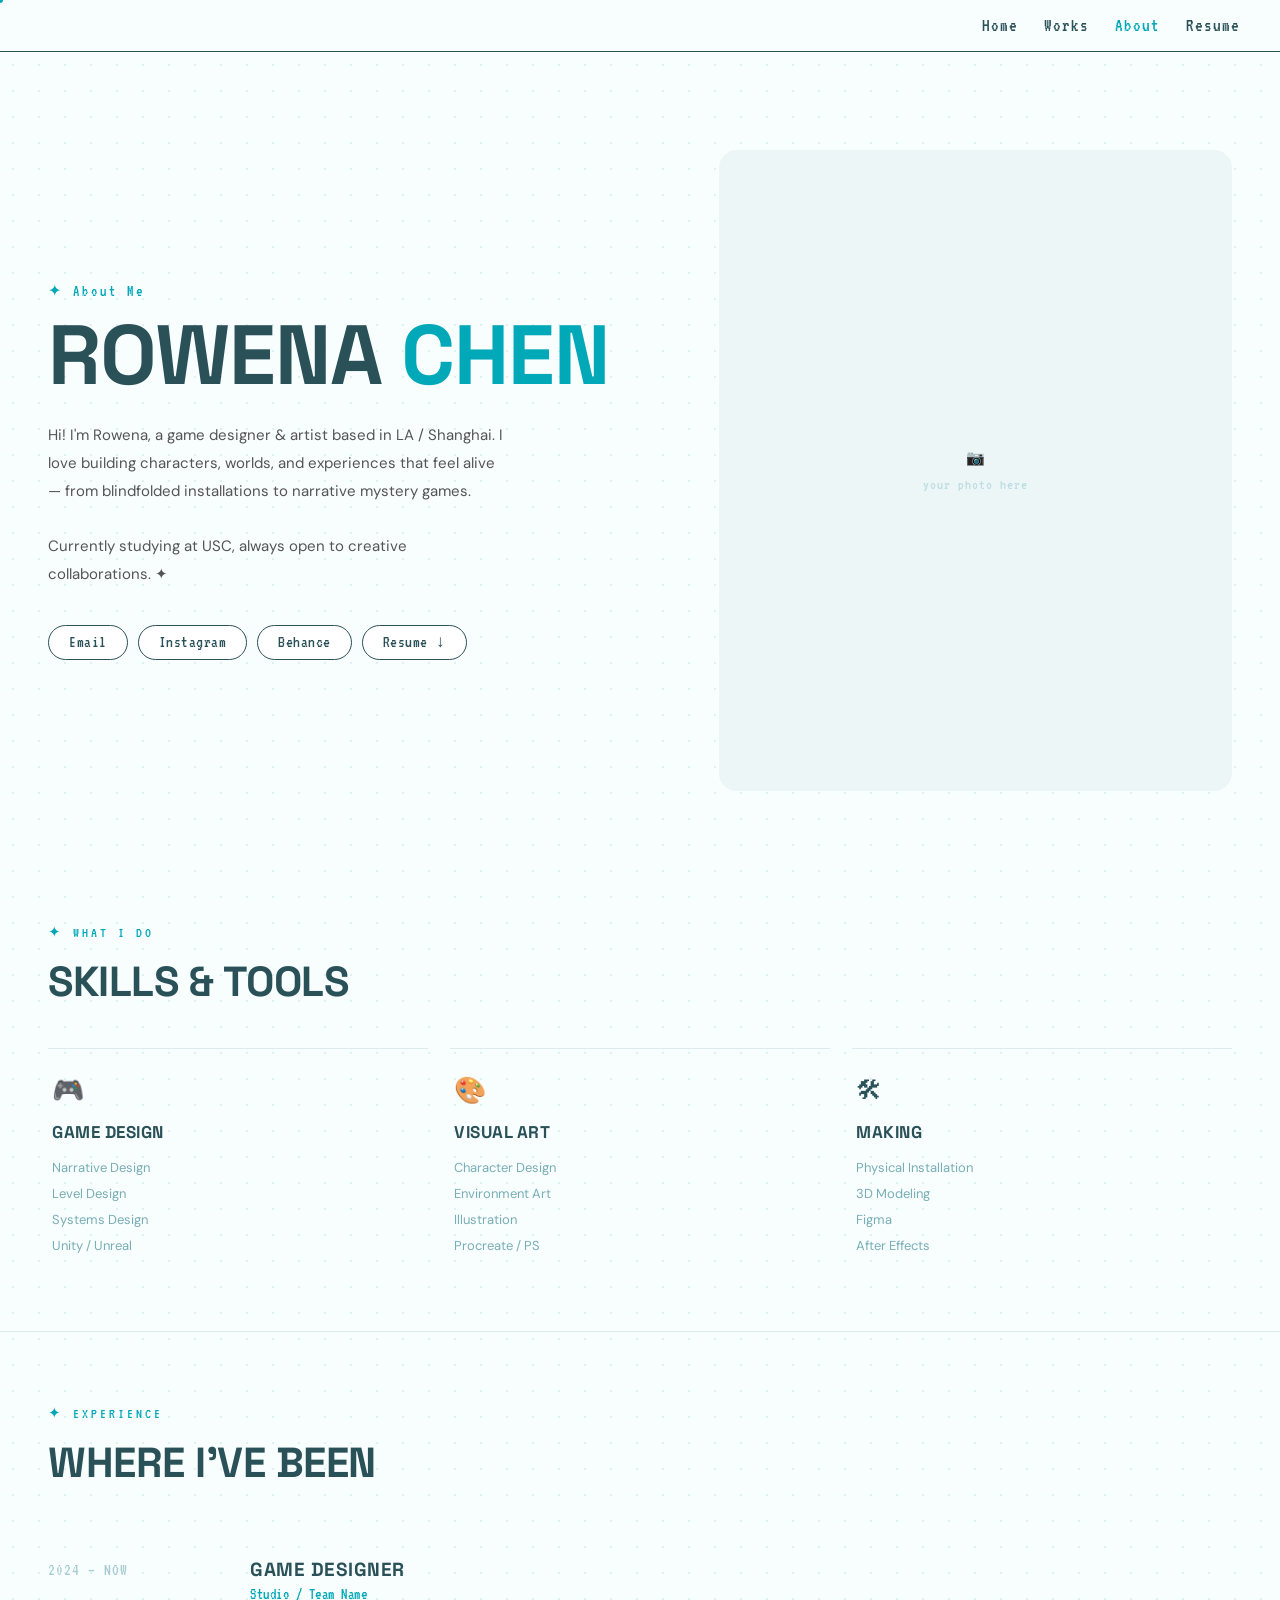
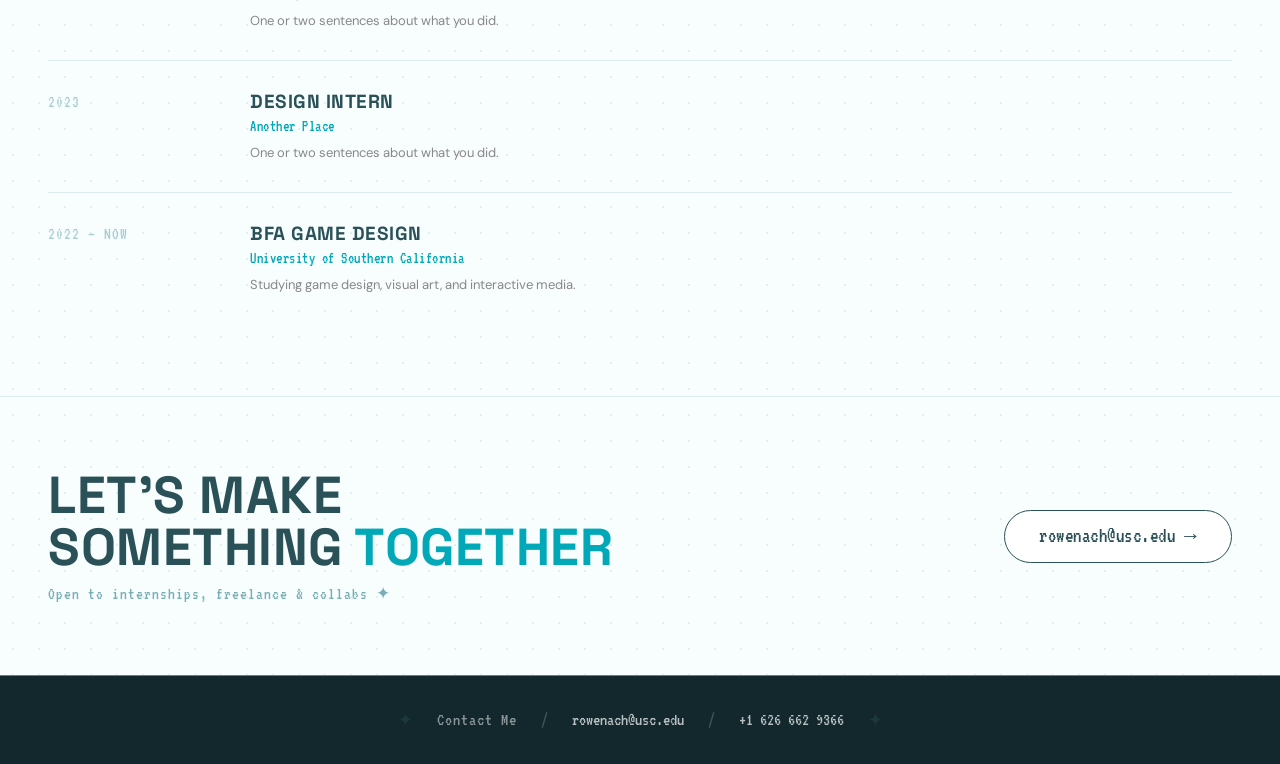
==== about.html @ c843f17b "Refactor styles and clean up about.html Updated styles and removed unused elements in about.html." ====
<!DOCTYPE html>
<html lang="en">
<head>
<meta charset="UTF-8">
<meta name="viewport" content="width=device-width, initial-scale=1.0">
<title>About — Rowena Chen</title>
<link rel="icon" type="image/png" href="./tab.png">
<link href="https://fonts.googleapis.com/css2?family=VT323&family=DM+Sans:wght@300;400;500;700&family=Space+Grotesk:wght@500;600;700&display=swap" rel="stylesheet">
<style>
* { box-sizing: border-box; margin: 0; padding: 0; }
html { scroll-behavior: smooth; }
body {
  font-family: 'DM Sans', sans-serif; color: #2a5158; cursor: none;
  background: radial-gradient(#ddf0f3 1.5px, transparent 1.5px);
  background-size: 26px 26px;
  background-color: #f8fdfe;
}

/* CURSOR */
.cursor { position: fixed; z-index: 9999; pointer-events: none; transform: translate(-50%,-50%); }
.cursor-dot { width: 6px; height: 6px; background: #00a8b8; border-radius: 50%; mix-blend-mode: multiply; transition: transform 0.2s; }
.cursor.hovering .cursor-dot { transform: scale(5); background: rgba(0,168,184,0.12); border: 0.5px solid #00a8b8; backdrop-filter: blur(1px); }

/* NAV */
nav {
  position: fixed; top: 0; left: 0; right: 0; z-index: 100;
  display: flex; justify-content: space-between; align-items: center;
  padding: 16px 40px;
  background: rgba(248,253,254,0.9);
  backdrop-filter: blur(10px);
  border-bottom: 1px solid #2a5158;
}
.nav-logo { display: flex; align-items: center; cursor: none; }
.nav-logo img { height: 40px; width: auto; }
.nav-links { display: flex; gap: 26px; }
.nav-link { font-family: 'VT323', monospace; font-size: 19px; color: #2a5158; text-decoration: none; cursor: none; letter-spacing: 1px; transition: color 0.2s; }
.nav-link:hover, .nav-link.active { color: #00a8b8; }

/* HERO */
.hero {
  padding: 150px 48px 60px;
  display: grid; grid-template-columns: 1.2fr 1fr; gap: 56px;
  align-items: center;
}
.hero-tag { font-family: 'VT323', monospace; font-size: 16px; letter-spacing: 3px; color: #00a8b8; margin-bottom: 16px; }
.hero-tag::before { content: '✦ '; }
.hero-name {
  font-family: 'Space Grotesk', sans-serif; font-weight: 700; letter-spacing: 0.5px;
  font-size: clamp(44px, 7vw, 84px);
  text-transform: uppercase; letter-spacing: -1px;
  line-height: 0.95; margin-bottom: 26px;
}
.hero-name em { color: #00a8b8; font-style: normal; }
.hero-bio { font-size: 15px; color: #555; line-height: 1.85; max-width: 460px; margin-bottom: 36px; }
.hero-links { display: flex; gap: 10px; flex-wrap: wrap; }
.hero-link {
  font-family: 'VT323', monospace; font-size: 17px;
  color: #2a5158; text-decoration: none; cursor: none;
  border: 1.5px solid #2a5158; border-radius: 999px;
  padding: 7px 20px; letter-spacing: 0.5px;
  background: white;
  transition: all 0.15s;
}
.hero-link:hover { background: #00a8b8; border-color: #00a8b8; color: white; }

.hero-photo {
  border-radius: 18px;
  background: #edf6f7; overflow: hidden;
  aspect-ratio: 4/5;
  display: flex; align-items: center; justify-content: center;
  flex-direction: column; gap: 10px;
  font-family: 'VT323', monospace; font-size: 15px; color: #bcdde1; letter-spacing: 1px;
}
.hero-photo img { width: 100%; height: 100%; object-fit: cover; }


/* SECTIONS */
.section { padding: 72px 48px; }
.section + .section { border-top: 1px solid #dcebee; }
.section-label { font-family: 'VT323', monospace; font-size: 15px; letter-spacing: 3px; color: #00a8b8; text-transform: uppercase; margin-bottom: 14px; }
.section-label::before { content: '✦ '; }
.section-title { font-family: 'Space Grotesk', sans-serif; font-weight: 700; letter-spacing: 0.5px; font-size: clamp(26px, 4vw, 42px); text-transform: uppercase; letter-spacing: -0.5px; margin-bottom: 40px; }

/* SKILLS */
.skills-grid { display: grid; grid-template-columns: repeat(3, 1fr); gap: 22px; }
.skill-card {
  border-top: 1px solid #dcebee;
  padding: 24px 4px 0;
  cursor: none;
}
.skill-icon { font-size: 26px; margin-bottom: 14px; }
.skill-title { font-family: 'Space Grotesk', sans-serif; font-weight: 700; letter-spacing: 0.5px; font-size: 17px; text-transform: uppercase; margin-bottom: 12px; }
.skill-list { font-size: 13px; color: #78aeb5; line-height: 2; }

/* EXPERIENCE */
.exp-item {
  display: grid; grid-template-columns: 170px 1fr;
  gap: 32px; padding: 28px 0;
  border-bottom: 1px solid #dcebee;
}
.exp-item:last-child { border-bottom: none; }
.exp-year { font-family: 'VT323', monospace; font-size: 17px; color: #a8cdd2; letter-spacing: 1px; padding-top: 4px; }
.exp-role { font-family: 'Space Grotesk', sans-serif; font-weight: 700; letter-spacing: 0.5px; font-size: 19px; text-transform: uppercase; margin-bottom: 4px; }
.exp-place { font-family: 'VT323', monospace; font-size: 16px; color: #00a8b8; margin-bottom: 8px; letter-spacing: 0.5px; }
.exp-desc { font-size: 13px; color: #888; line-height: 1.7; max-width: 560px; }


/* CTA */
.cta-section {
  padding: 72px 48px;
  border-top: 1px solid #dcebee;
  display: flex; justify-content: space-between; align-items: center;
  flex-wrap: wrap; gap: 28px;
}
.cta-title { font-family: 'Space Grotesk', sans-serif; font-weight: 700; letter-spacing: 0.5px; font-size: clamp(28px, 5vw, 52px); text-transform: uppercase; line-height: 1; }
.cta-title em { color: #00a8b8; font-style: normal; }
.cta-sub { font-family: 'VT323', monospace; font-size: 17px; color: #78aeb5; margin-top: 10px; letter-spacing: 1px; }
.cta-email {
  font-family: 'VT323', monospace; font-size: 21px;
  color: #2a5158; text-decoration: none; cursor: none;
  border: 1.5px solid #2a5158; border-radius: 999px;
  background: white;
  padding: 14px 34px; letter-spacing: 0.5px;
  transition: all 0.15s;
}
.cta-email:hover { background: #00a8b8; border-color: #00a8b8; color: white; }

/* CONTACT BAR */
.contact-bar { background: #12282c; padding: 32px 48px; display: flex; justify-content: center; align-items: center; gap: 24px; border-top: 1.5px solid #00a8b8; flex-wrap: wrap; }
.contact-bar-icon { font-size: 18px; opacity: 0.4; }
.contact-bar-text { font-family: 'VT323', monospace; font-size: 18px; color: rgba(255,255,255,0.5); letter-spacing: 1px; }
.contact-bar a { font-family: 'VT323', monospace; font-size: 18px; color: rgba(255,255,255,0.7); text-decoration: none; cursor: none; transition: color 0.2s; }
.contact-bar a:hover { color: #00a8b8; }
.contact-bar-sep { color: rgba(255,255,255,0.2); font-size: 18px; }

/* BACK TO TOP */
.back-top {
  position: fixed; bottom: 26px; right: 26px; z-index: 200;
  width: 50px; height: 50px;
  border: 1.5px solid #2a5158; border-radius: 50%;
  background: white;
  font-family: 'VT323', monospace; font-size: 22px; color: #2a5158;
  display: flex; align-items: center; justify-content: center;
  cursor: none;
  opacity: 0; transform: translateY(12px); pointer-events: none;
  transition: all 0.3s;
  box-shadow: 2px 2px 0 #2a5158;
}
.back-top.show { opacity: 1; transform: translateY(0); pointer-events: all; }
.back-top:hover { background: #00a8b8; color: white; border-color: #00a8b8; }
</style>
</head>
<body>

<div class="cursor" id="cursor"><div class="cursor-dot"></div></div>

<nav>
  <a href="index.html" class="nav-logo">
    <img src="./logo.png" alt="Rowena" onerror="this.style.display='none'">
  </a>
  <div class="nav-links">
    <a href="index.html" class="nav-link">Home</a>
    <a href="works.html" class="nav-link">Works</a>
    <a href="about.html" class="nav-link active">About</a>
    <a href="resume.pdf" class="nav-link">Resume</a>
  </div>
</nav>

<!-- HERO -->
<div class="hero">
  <div>
    <div class="hero-tag">About Me</div>
    <h1 class="hero-name">Rowena <em>Chen</em></h1>
    <p class="hero-bio">
      Hi! I'm Rowena, a game designer & artist based in LA / Shanghai.
      I love building characters, worlds, and experiences that feel alive —
      from blindfolded installations to narrative mystery games.<br><br>
      Currently studying at USC, always open to creative collaborations. ✦
      <!-- ↑ 改成你自己的介绍 -->
    </p>
    <div class="hero-links">
      <a href="mailto:rowenach@usc.edu" class="hero-link">Email</a>
      <a href="#" class="hero-link">Instagram</a>
      <a href="#" class="hero-link">Behance</a>
      <a href="resume.pdf" class="hero-link">Resume ↓</a>
    </div>
  </div>
  <div class="hero-photo">
    <!-- 换成你的照片：<img src="./photo.jpg" alt="Rowena"> -->
    <span>📷</span>
    <span>your photo here</span>
  </div>
</div>

<!-- SKILLS -->
<div class="section">
  <div class="section-label">What I do</div>
  <h2 class="section-title">Skills & Tools</h2>
  <div class="skills-grid">
    <div class="skill-card">
      <div class="skill-icon">🎮</div>
      <div class="skill-title">Game Design</div>
      <div class="skill-list">Narrative Design<br>Level Design<br>Systems Design<br>Unity / Unreal</div>
    </div>
    <div class="skill-card">
      <div class="skill-icon">🎨</div>
      <div class="skill-title">Visual Art</div>
      <div class="skill-list">Character Design<br>Environment Art<br>Illustration<br>Procreate / PS</div>
    </div>
    <div class="skill-card">
      <div class="skill-icon">🛠</div>
      <div class="skill-title">Making</div>
      <div class="skill-list">Physical Installation<br>3D Modeling<br>Figma<br>After Effects</div>
    </div>
    <!-- ↑ 改成你真实技能 -->
  </div>
</div>

<!-- EXPERIENCE -->
<div class="section">
  <div class="section-label">Experience</div>
  <h2 class="section-title">Where I've been</h2>
  <div>
    <div class="exp-item">
      <div class="exp-year">2024 — NOW</div>
      <div>
        <div class="exp-role">Game Designer</div>
        <div class="exp-place">Studio / Team Name</div>
        <div class="exp-desc">One or two sentences about what you did.</div>
      </div>
    </div>
    <div class="exp-item">
      <div class="exp-year">2023</div>
      <div>
        <div class="exp-role">Design Intern</div>
        <div class="exp-place">Another Place</div>
        <div class="exp-desc">One or two sentences about what you did.</div>
      </div>
    </div>
    <div class="exp-item">
      <div class="exp-year">2022 — NOW</div>
      <div>
        <div class="exp-role">BFA Game Design</div>
        <div class="exp-place">University of Southern California</div>
        <div class="exp-desc">Studying game design, visual art, and interactive media.</div>
      </div>
    </div>
    <!-- ↑ 改成你真实经历 -->
  </div>
</div>

<!-- CTA -->
<div class="cta-section">
  <div>
    <div class="cta-title">Let's make<br>something <em>together</em></div>
    <div class="cta-sub">Open to internships, freelance & collabs ✦</div>
  </div>
  <a href="mailto:rowenach@usc.edu" class="cta-email">rowenach@usc.edu →</a>
</div>

<div class="contact-bar">
  <span class="contact-bar-icon">✦</span>
  <span class="contact-bar-text">Contact Me</span>
  <span class="contact-bar-sep">/</span>
  <a href="mailto:rowenach@usc.edu">rowenach@usc.edu</a>
  <span class="contact-bar-sep">/</span>
  <a href="tel:+16266629366">+1 626 662 9366</a>
  <span class="contact-bar-icon">✦</span>
</div>

<button class="back-top" id="backTop" onclick="window.scrollTo({top:0,behavior:'smooth'})">↑</button>

<script>
const cursor = document.getElementById('cursor');
document.addEventListener('mousemove', e => {
  cursor.style.left = e.clientX + 'px';
  cursor.style.top = e.clientY + 'px';
});
document.querySelectorAll('a, button, .skill-card').forEach(el => {
  el.addEventListener('mouseenter', () => cursor.classList.add('hovering'));
  el.addEventListener('mouseleave', () => cursor.classList.remove('hovering'));
});
const backTop = document.getElementById('backTop');
window.addEventListener('scroll', () => {
  backTop.classList.toggle('show', window.scrollY > 500);
});
</script>
</body>
</html>
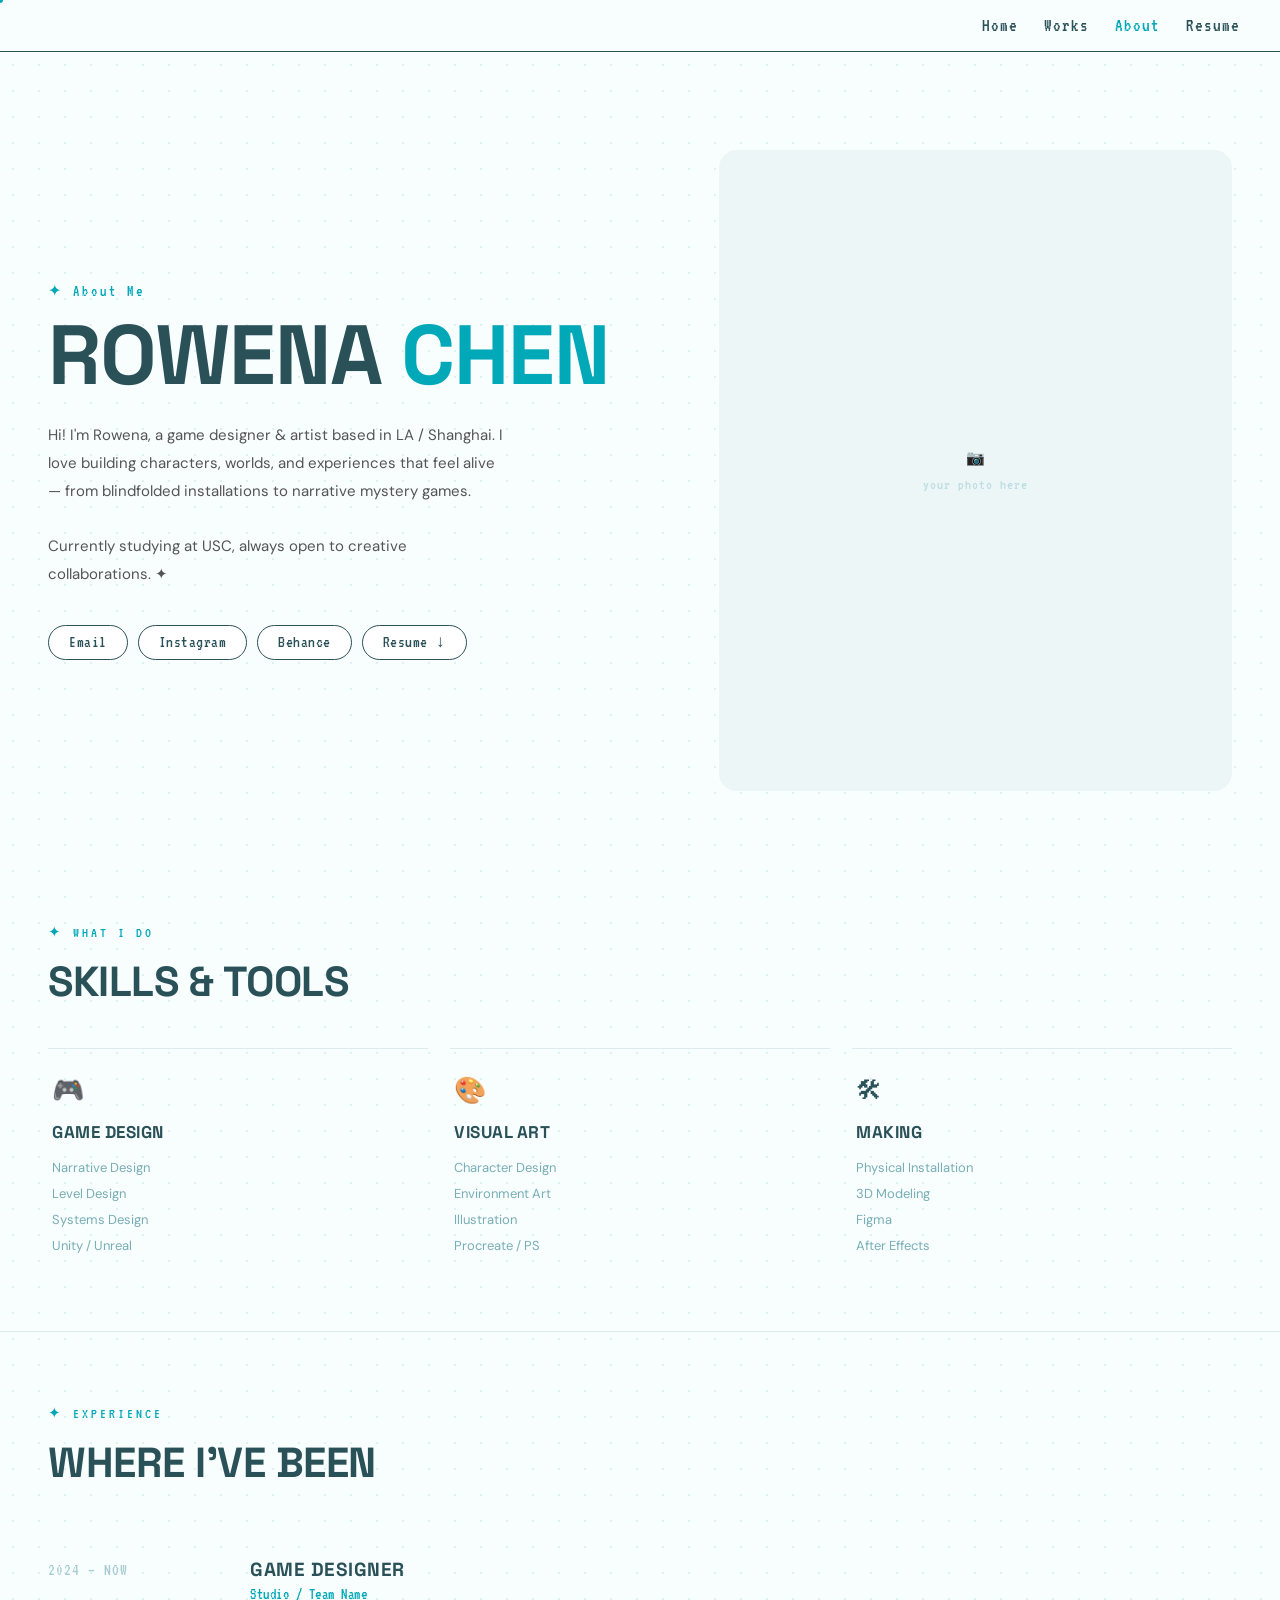
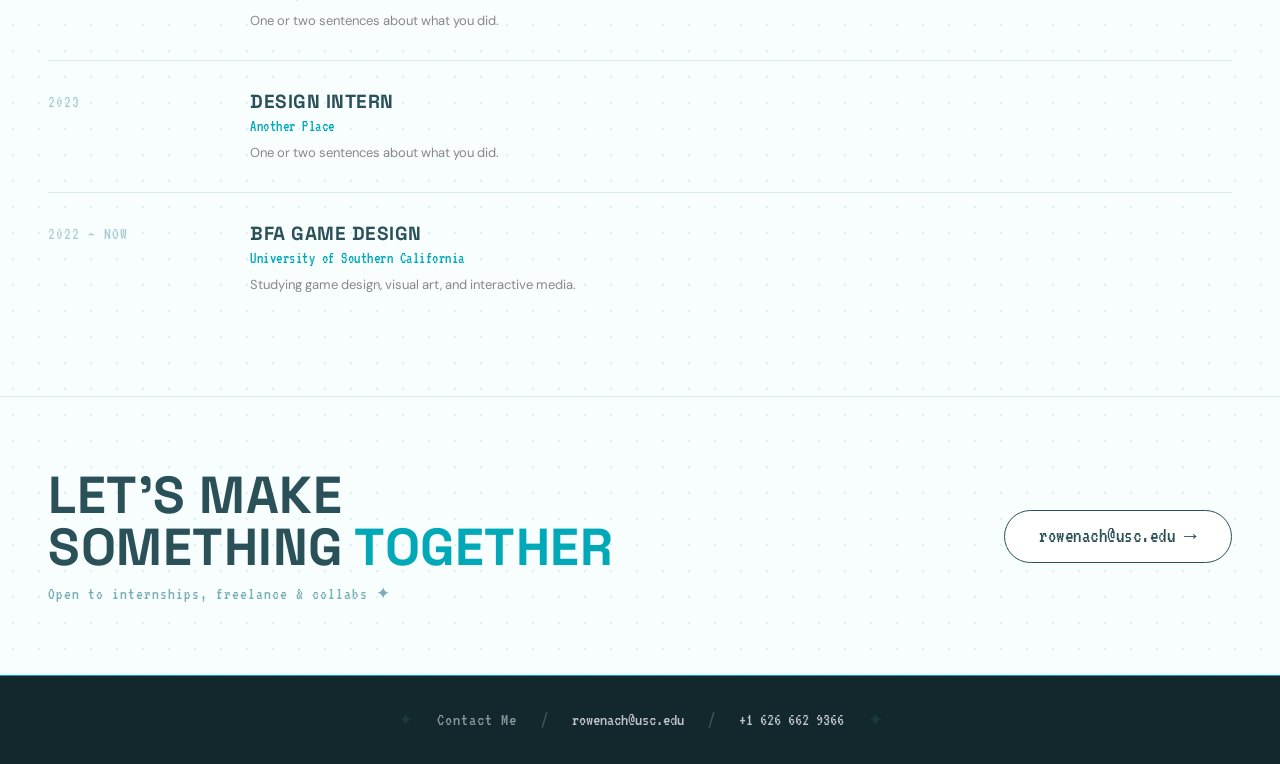
==== commit dd9cd2f1: "change coding logic added css and js. update on cursur and banner picture" ====
--- a/about.html
+++ b/about.html
@@ -6,35 +6,22 @@
 <title>About — Rowena Chen</title>
 <link rel="icon" type="image/png" href="./tab.png">
 <link href="https://fonts.googleapis.com/css2?family=VT323&family=DM+Sans:wght@300;400;500;700&family=Space+Grotesk:wght@500;600;700&display=swap" rel="stylesheet">
+<link rel="stylesheet" href="css/base.css">
 <style>
-* { box-sizing: border-box; margin: 0; padding: 0; }
-html { scroll-behavior: smooth; }
-body {
-  font-family: 'DM Sans', sans-serif; color: #2a5158; cursor: none;
-  background: radial-gradient(#ddf0f3 1.5px, transparent 1.5px);
-  background-size: 26px 26px;
-  background-color: #f8fdfe;
-}
-
-/* CURSOR */
-.cursor { position: fixed; z-index: 9999; pointer-events: none; transform: translate(-50%,-50%); }
-.cursor-dot { width: 6px; height: 6px; background: #00a8b8; border-radius: 50%; mix-blend-mode: multiply; transition: transform 0.2s; }
-.cursor.hovering .cursor-dot { transform: scale(5); background: rgba(0,168,184,0.12); border: 0.5px solid #00a8b8; backdrop-filter: blur(1px); }
-
-/* NAV */
-nav {
-  position: fixed; top: 0; left: 0; right: 0; z-index: 100;
-  display: flex; justify-content: space-between; align-items: center;
-  padding: 16px 40px;
-  background: rgba(248,253,254,0.9);
-  backdrop-filter: blur(10px);
-  border-bottom: 1px solid #2a5158;
-}
-.nav-logo { display: flex; align-items: center; cursor: none; }
-.nav-logo img { height: 40px; width: auto; }
-.nav-links { display: flex; gap: 26px; }
-.nav-link { font-family: 'VT323', monospace; font-size: 19px; color: #2a5158; text-decoration: none; cursor: none; letter-spacing: 1px; transition: color 0.2s; }
-.nav-link:hover, .nav-link.active { color: #00a8b8; }
+/* ═══ SITE PALETTE: teal ═══ */
+:root {
+  --accent: #00a8b8;
+  --text: #2a5158;
+  --muted: #78aeb5;
+  --line: #2a5158;
+  --bg: #f8fdfe;
+  --dot: #ddf0f3;
+  --nav-bg: rgba(248,253,254,0.9);
+  --footer-bg: #12282c;
+  --contact-border: 1.5px solid var(--accent);
+  --cursor-hover-bg: rgba(0,168,184,0.12);
+  --cursor-hover-border: var(--accent);
+}
 
 /* HERO */
 .hero {
@@ -125,29 +112,6 @@
 }
 .cta-email:hover { background: #00a8b8; border-color: #00a8b8; color: white; }
 
-/* CONTACT BAR */
-.contact-bar { background: #12282c; padding: 32px 48px; display: flex; justify-content: center; align-items: center; gap: 24px; border-top: 1.5px solid #00a8b8; flex-wrap: wrap; }
-.contact-bar-icon { font-size: 18px; opacity: 0.4; }
-.contact-bar-text { font-family: 'VT323', monospace; font-size: 18px; color: rgba(255,255,255,0.5); letter-spacing: 1px; }
-.contact-bar a { font-family: 'VT323', monospace; font-size: 18px; color: rgba(255,255,255,0.7); text-decoration: none; cursor: none; transition: color 0.2s; }
-.contact-bar a:hover { color: #00a8b8; }
-.contact-bar-sep { color: rgba(255,255,255,0.2); font-size: 18px; }
-
-/* BACK TO TOP */
-.back-top {
-  position: fixed; bottom: 26px; right: 26px; z-index: 200;
-  width: 50px; height: 50px;
-  border: 1.5px solid #2a5158; border-radius: 50%;
-  background: white;
-  font-family: 'VT323', monospace; font-size: 22px; color: #2a5158;
-  display: flex; align-items: center; justify-content: center;
-  cursor: none;
-  opacity: 0; transform: translateY(12px); pointer-events: none;
-  transition: all 0.3s;
-  box-shadow: 2px 2px 0 #2a5158;
-}
-.back-top.show { opacity: 1; transform: translateY(0); pointer-events: all; }
-.back-top:hover { background: #00a8b8; color: white; border-color: #00a8b8; }
 </style>
 </head>
 <body>
@@ -270,20 +234,6 @@
 
 <button class="back-top" id="backTop" onclick="window.scrollTo({top:0,behavior:'smooth'})">↑</button>
 
-<script>
-const cursor = document.getElementById('cursor');
-document.addEventListener('mousemove', e => {
-  cursor.style.left = e.clientX + 'px';
-  cursor.style.top = e.clientY + 'px';
-});
-document.querySelectorAll('a, button, .skill-card').forEach(el => {
-  el.addEventListener('mouseenter', () => cursor.classList.add('hovering'));
-  el.addEventListener('mouseleave', () => cursor.classList.remove('hovering'));
-});
-const backTop = document.getElementById('backTop');
-window.addEventListener('scroll', () => {
-  backTop.classList.toggle('show', window.scrollY > 500);
-});
-</script>
+<script src="js/common.js"></script>
 </body>
 </html>
--- a/css/base.css
+++ b/css/base.css
@@ -0,0 +1,110 @@
+/* ═══════════════════════════════════════════════════════════
+   base.css — 全站共用样式（所有页面引入）
+   颜色全部由每个页面自己的 :root 调色板变量决定。
+
+   每页需要定义的变量（带 * 的有默认值，可不写）：
+   --accent            主强调色
+   --accent-hover *    链接 hover 色（默认 = --accent）
+   --text              正文颜色
+   --muted             次要文字颜色
+   --line              描边颜色
+   --bg                页面背景色
+   --dot               背景点阵颜色（不要点阵就设 transparent）
+   --nav-bg            导航栏半透明背景
+   --footer-bg         深色页脚背景
+   --contact-border *  页脚顶部分隔线（默认白色细线）
+   --footer-link-hover * 页脚链接 hover 色（默认 = --accent）
+   --footer-icon-color * 页脚 ✦ 颜色（默认继承）
+   --cursor-color *    光标圆点颜色（默认 = --accent）
+   --cursor-blend *    光标混合模式（默认 multiply；深色页用 screen）
+   --cursor-glow *     光标发光（默认无）
+   --cursor-hover-bg   光标 hover 大圆填充
+   --cursor-hover-border 光标 hover 大圆描边色
+   --backtop-bg *      返回顶部按钮背景（默认白）
+   --backtop-shadow *  返回顶部按钮投影色（默认 = --line）
+   --backtop-hover-color * hover 时文字色（默认白）
+   ═══════════════════════════════════════════════════════════ */
+
+* { box-sizing: border-box; margin: 0; padding: 0; }
+html { scroll-behavior: smooth; }
+body {
+  font-family: 'DM Sans', sans-serif;
+  color: var(--text);
+  cursor: none;
+  background: radial-gradient(var(--dot) 1.5px, transparent 1.5px);
+  background-size: 26px 26px;
+  background-color: var(--bg);
+}
+
+/* ───────── CURSOR ───────── */
+.cursor { position: fixed; z-index: 9999; pointer-events: none; transform: translate(-50%,-50%); }
+.cursor-dot {
+  width: 6px; height: 6px;
+  background: var(--cursor-color, var(--accent));
+  border-radius: 50%;
+  mix-blend-mode: var(--cursor-blend, multiply);
+  transition: transform 0.2s;
+  box-shadow: var(--cursor-glow, none);
+}
+.cursor.hovering .cursor-dot {
+  transform: scale(5);
+  background: var(--cursor-hover-bg);
+  border: 0.5px solid var(--cursor-hover-border);
+  backdrop-filter: blur(1px);
+}
+
+/* ───────── NAV ───────── */
+nav {
+  position: fixed; top: 0; left: 0; right: 0; z-index: 100;
+  display: flex; justify-content: space-between; align-items: center;
+  padding: 16px 40px;
+  background: var(--nav-bg);
+  backdrop-filter: blur(10px);
+  border-bottom: 1px solid var(--line);
+}
+.nav-logo { display: flex; align-items: center; cursor: none; }
+.nav-logo img { height: 40px; width: auto; }
+.nav-back { font-family: 'VT323', monospace; font-size: 19px; color: var(--text); text-decoration: none; cursor: none; letter-spacing: 1px; transition: color 0.2s; }
+.nav-back:hover { color: var(--accent-hover, var(--accent)); }
+.nav-links { display: flex; gap: 26px; }
+.nav-link { font-family: 'VT323', monospace; font-size: 19px; color: var(--text); text-decoration: none; cursor: none; letter-spacing: 1px; transition: color 0.2s; }
+.nav-link:hover, .nav-link.active { color: var(--accent-hover, var(--accent)); }
+
+/* ───────── CONTACT BAR ───────── */
+.contact-bar {
+  background: var(--footer-bg);
+  padding: 32px 48px;
+  display: flex; justify-content: center; align-items: center; gap: 24px;
+  border-top: var(--contact-border, 1px solid rgba(255,255,255,0.1));
+  flex-wrap: wrap;
+}
+.contact-bar-icon { font-size: 18px; opacity: 0.4; color: var(--footer-icon-color, inherit); }
+.contact-bar-text { font-family: 'VT323', monospace; font-size: 18px; color: rgba(255,255,255,0.5); letter-spacing: 1px; }
+.contact-bar a { font-family: 'VT323', monospace; font-size: 18px; color: rgba(255,255,255,0.72); text-decoration: none; cursor: none; transition: color 0.2s; }
+.contact-bar a:hover { color: var(--footer-link-hover, var(--accent)); }
+.contact-bar-sep { color: rgba(255,255,255,0.2); font-size: 18px; }
+
+/* ───────── BACK TO TOP ───────── */
+.back-top {
+  position: fixed; bottom: 26px; right: 26px; z-index: 200;
+  width: 50px; height: 50px;
+  border: 1.5px solid var(--line); border-radius: 50%;
+  background: var(--backtop-bg, white);
+  font-family: 'VT323', monospace; font-size: 22px; color: var(--text);
+  display: flex; align-items: center; justify-content: center;
+  cursor: none;
+  opacity: 0; transform: translateY(12px); pointer-events: none;
+  transition: all 0.3s;
+  box-shadow: 2px 2px 0 var(--backtop-shadow, var(--line));
+}
+.back-top.show { opacity: 1; transform: translateY(0); pointer-events: all; }
+.back-top:hover { background: var(--accent); color: var(--backtop-hover-color, white); border-color: var(--accent); }
+
+/* ───────── MOBILE ───────── */
+@media (max-width: 760px) {
+  body { cursor: auto; }
+  .cursor { display: none; }
+  nav { padding: 14px 20px; }
+  .nav-links { gap: 14px; }
+  .nav-link { font-size: 16px; }
+}
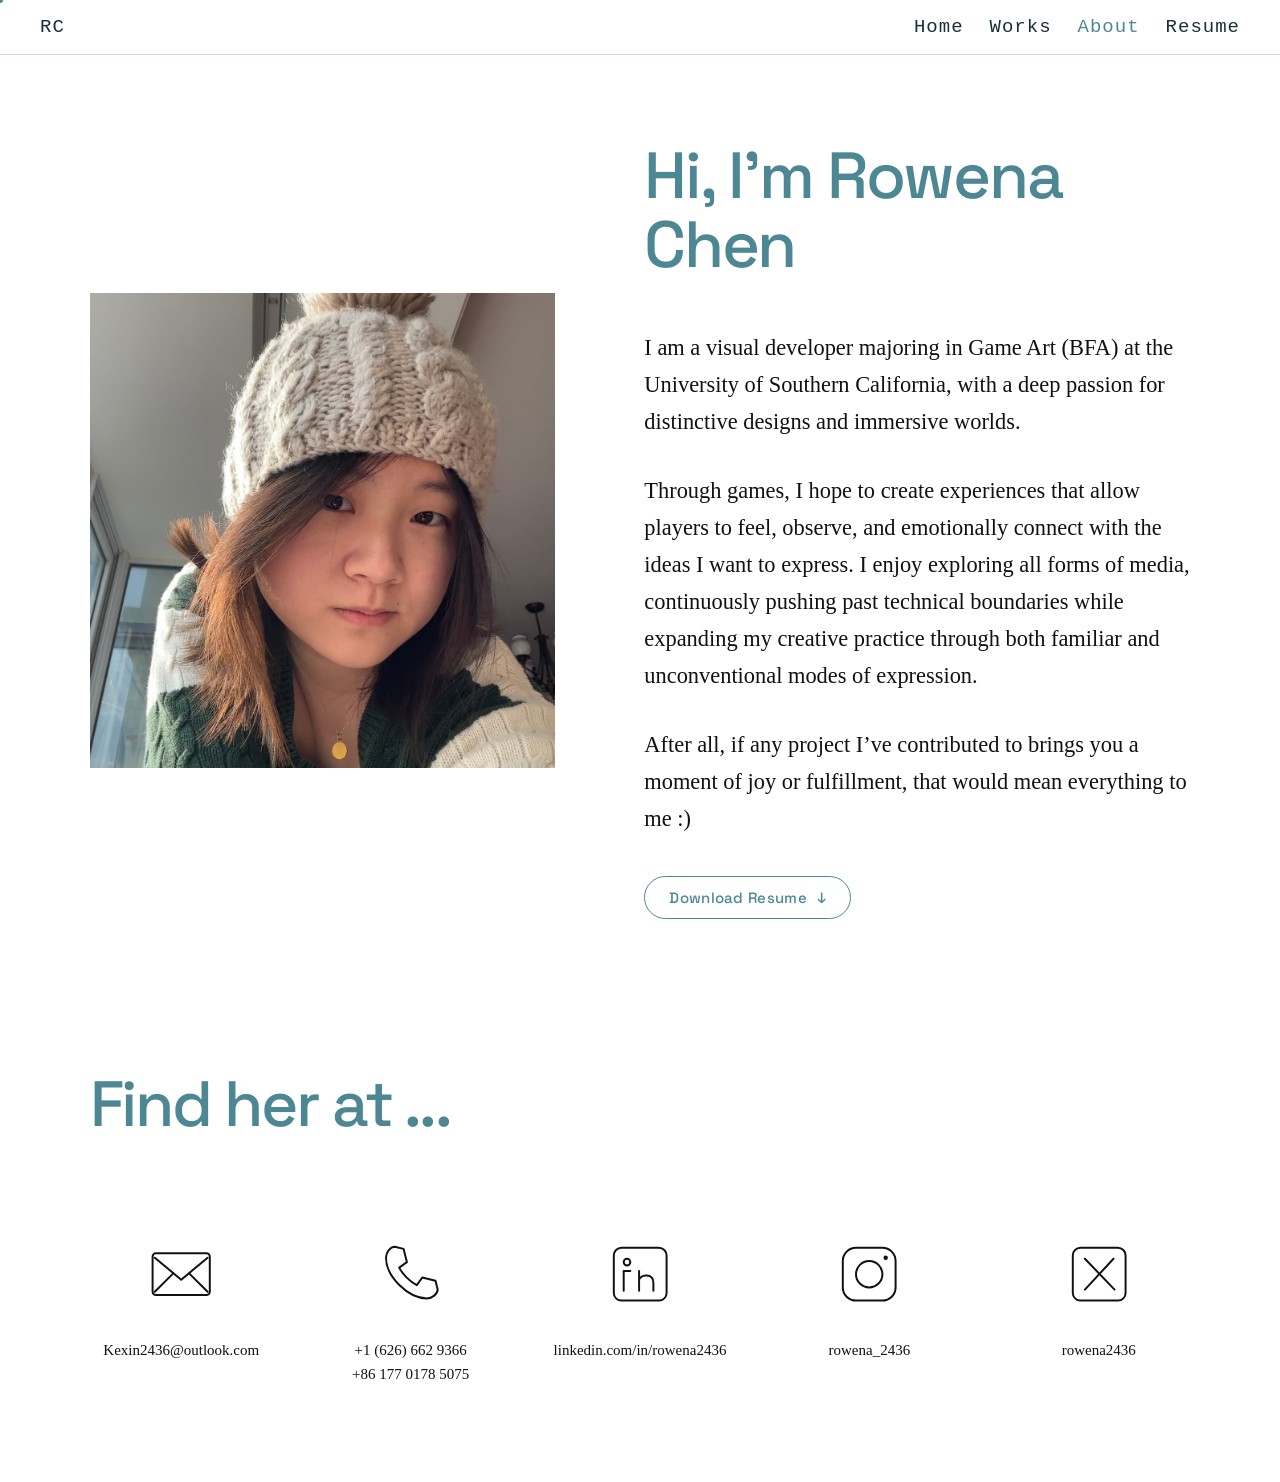
==== commit 9f7da0eb: "change about page" ====
--- a/about.html
+++ b/about.html
@@ -1,239 +1,22 @@
 <!DOCTYPE html>
 <html lang="en">
 <head>
-<meta charset="UTF-8">
-<meta name="viewport" content="width=device-width, initial-scale=1.0">
-<title>About — Rowena Chen</title>
-<link rel="icon" type="image/png" href="./tab.png">
-<link href="https://fonts.googleapis.com/css2?family=VT323&family=DM+Sans:wght@300;400;500;700&family=Space+Grotesk:wght@500;600;700&display=swap" rel="stylesheet">
-<link rel="stylesheet" href="css/base.css">
+<meta charset="UTF-8"><meta name="viewport" content="width=device-width,initial-scale=1">
+<title>About — Rowena Chen</title><link rel="icon" href="tab.png"><link href="https://fonts.googleapis.com/css2?family=DM+Sans:wght@400&family=Space+Grotesk:wght@500&display=swap" rel="stylesheet"><link rel="stylesheet" href="css/base.css">
 <style>
-/* ═══ SITE PALETTE: teal ═══ */
-:root {
-  --accent: #00a8b8;
-  --text: #2a5158;
-  --muted: #78aeb5;
-  --line: #2a5158;
-  --bg: #f8fdfe;
-  --dot: #ddf0f3;
-  --nav-bg: rgba(248,253,254,0.9);
-  --footer-bg: #12282c;
-  --contact-border: 1.5px solid var(--accent);
-  --cursor-hover-bg: rgba(0,168,184,0.12);
-  --cursor-hover-border: var(--accent);
-}
-
-/* HERO */
-.hero {
-  padding: 150px 48px 60px;
-  display: grid; grid-template-columns: 1.2fr 1fr; gap: 56px;
-  align-items: center;
-}
-.hero-tag { font-family: 'VT323', monospace; font-size: 16px; letter-spacing: 3px; color: #00a8b8; margin-bottom: 16px; }
-.hero-tag::before { content: '✦ '; }
-.hero-name {
-  font-family: 'Space Grotesk', sans-serif; font-weight: 700; letter-spacing: 0.5px;
-  font-size: clamp(44px, 7vw, 84px);
-  text-transform: uppercase; letter-spacing: -1px;
-  line-height: 0.95; margin-bottom: 26px;
-}
-.hero-name em { color: #00a8b8; font-style: normal; }
-.hero-bio { font-size: 15px; color: #555; line-height: 1.85; max-width: 460px; margin-bottom: 36px; }
-.hero-links { display: flex; gap: 10px; flex-wrap: wrap; }
-.hero-link {
-  font-family: 'VT323', monospace; font-size: 17px;
-  color: #2a5158; text-decoration: none; cursor: none;
-  border: 1.5px solid #2a5158; border-radius: 999px;
-  padding: 7px 20px; letter-spacing: 0.5px;
-  background: white;
-  transition: all 0.15s;
-}
-.hero-link:hover { background: #00a8b8; border-color: #00a8b8; color: white; }
-
-.hero-photo {
-  border-radius: 18px;
-  background: #edf6f7; overflow: hidden;
-  aspect-ratio: 4/5;
-  display: flex; align-items: center; justify-content: center;
-  flex-direction: column; gap: 10px;
-  font-family: 'VT323', monospace; font-size: 15px; color: #bcdde1; letter-spacing: 1px;
-}
-.hero-photo img { width: 100%; height: 100%; object-fit: cover; }
-
-
-/* SECTIONS */
-.section { padding: 72px 48px; }
-.section + .section { border-top: 1px solid #dcebee; }
-.section-label { font-family: 'VT323', monospace; font-size: 15px; letter-spacing: 3px; color: #00a8b8; text-transform: uppercase; margin-bottom: 14px; }
-.section-label::before { content: '✦ '; }
-.section-title { font-family: 'Space Grotesk', sans-serif; font-weight: 700; letter-spacing: 0.5px; font-size: clamp(26px, 4vw, 42px); text-transform: uppercase; letter-spacing: -0.5px; margin-bottom: 40px; }
-
-/* SKILLS */
-.skills-grid { display: grid; grid-template-columns: repeat(3, 1fr); gap: 22px; }
-.skill-card {
-  border-top: 1px solid #dcebee;
-  padding: 24px 4px 0;
-  cursor: none;
-}
-.skill-icon { font-size: 26px; margin-bottom: 14px; }
-.skill-title { font-family: 'Space Grotesk', sans-serif; font-weight: 700; letter-spacing: 0.5px; font-size: 17px; text-transform: uppercase; margin-bottom: 12px; }
-.skill-list { font-size: 13px; color: #78aeb5; line-height: 2; }
-
-/* EXPERIENCE */
-.exp-item {
-  display: grid; grid-template-columns: 170px 1fr;
-  gap: 32px; padding: 28px 0;
-  border-bottom: 1px solid #dcebee;
-}
-.exp-item:last-child { border-bottom: none; }
-.exp-year { font-family: 'VT323', monospace; font-size: 17px; color: #a8cdd2; letter-spacing: 1px; padding-top: 4px; }
-.exp-role { font-family: 'Space Grotesk', sans-serif; font-weight: 700; letter-spacing: 0.5px; font-size: 19px; text-transform: uppercase; margin-bottom: 4px; }
-.exp-place { font-family: 'VT323', monospace; font-size: 16px; color: #00a8b8; margin-bottom: 8px; letter-spacing: 0.5px; }
-.exp-desc { font-size: 13px; color: #888; line-height: 1.7; max-width: 560px; }
-
-
-/* CTA */
-.cta-section {
-  padding: 72px 48px;
-  border-top: 1px solid #dcebee;
-  display: flex; justify-content: space-between; align-items: center;
-  flex-wrap: wrap; gap: 28px;
-}
-.cta-title { font-family: 'Space Grotesk', sans-serif; font-weight: 700; letter-spacing: 0.5px; font-size: clamp(28px, 5vw, 52px); text-transform: uppercase; line-height: 1; }
-.cta-title em { color: #00a8b8; font-style: normal; }
-.cta-sub { font-family: 'VT323', monospace; font-size: 17px; color: #78aeb5; margin-top: 10px; letter-spacing: 1px; }
-.cta-email {
-  font-family: 'VT323', monospace; font-size: 21px;
-  color: #2a5158; text-decoration: none; cursor: none;
-  border: 1.5px solid #2a5158; border-radius: 999px;
-  background: white;
-  padding: 14px 34px; letter-spacing: 0.5px;
-  transition: all 0.15s;
-}
-.cta-email:hover { background: #00a8b8; border-color: #00a8b8; color: white; }
-
-</style>
-</head>
-<body>
-
-<div class="cursor" id="cursor"><div class="cursor-dot"></div></div>
-
-<nav>
-  <a href="index.html" class="nav-logo">
-    <img src="./logo.png" alt="Rowena" onerror="this.style.display='none'">
-  </a>
-  <div class="nav-links">
-    <a href="index.html" class="nav-link">Home</a>
-    <a href="works.html" class="nav-link">Works</a>
-    <a href="about.html" class="nav-link active">About</a>
-    <a href="resume.pdf" class="nav-link">Resume</a>
-  </div>
-</nav>
-
-<!-- HERO -->
-<div class="hero">
-  <div>
-    <div class="hero-tag">About Me</div>
-    <h1 class="hero-name">Rowena <em>Chen</em></h1>
-    <p class="hero-bio">
-      Hi! I'm Rowena, a game designer & artist based in LA / Shanghai.
-      I love building characters, worlds, and experiences that feel alive —
-      from blindfolded installations to narrative mystery games.<br><br>
-      Currently studying at USC, always open to creative collaborations. ✦
-      <!-- ↑ 改成你自己的介绍 -->
-    </p>
-    <div class="hero-links">
-      <a href="mailto:rowenach@usc.edu" class="hero-link">Email</a>
-      <a href="#" class="hero-link">Instagram</a>
-      <a href="#" class="hero-link">Behance</a>
-      <a href="resume.pdf" class="hero-link">Resume ↓</a>
-    </div>
-  </div>
-  <div class="hero-photo">
-    <!-- 换成你的照片：<img src="./photo.jpg" alt="Rowena"> -->
-    <span>📷</span>
-    <span>your photo here</span>
-  </div>
-</div>
-
-<!-- SKILLS -->
-<div class="section">
-  <div class="section-label">What I do</div>
-  <h2 class="section-title">Skills & Tools</h2>
-  <div class="skills-grid">
-    <div class="skill-card">
-      <div class="skill-icon">🎮</div>
-      <div class="skill-title">Game Design</div>
-      <div class="skill-list">Narrative Design<br>Level Design<br>Systems Design<br>Unity / Unreal</div>
-    </div>
-    <div class="skill-card">
-      <div class="skill-icon">🎨</div>
-      <div class="skill-title">Visual Art</div>
-      <div class="skill-list">Character Design<br>Environment Art<br>Illustration<br>Procreate / PS</div>
-    </div>
-    <div class="skill-card">
-      <div class="skill-icon">🛠</div>
-      <div class="skill-title">Making</div>
-      <div class="skill-list">Physical Installation<br>3D Modeling<br>Figma<br>After Effects</div>
-    </div>
-    <!-- ↑ 改成你真实技能 -->
-  </div>
-</div>
-
-<!-- EXPERIENCE -->
-<div class="section">
-  <div class="section-label">Experience</div>
-  <h2 class="section-title">Where I've been</h2>
-  <div>
-    <div class="exp-item">
-      <div class="exp-year">2024 — NOW</div>
-      <div>
-        <div class="exp-role">Game Designer</div>
-        <div class="exp-place">Studio / Team Name</div>
-        <div class="exp-desc">One or two sentences about what you did.</div>
-      </div>
-    </div>
-    <div class="exp-item">
-      <div class="exp-year">2023</div>
-      <div>
-        <div class="exp-role">Design Intern</div>
-        <div class="exp-place">Another Place</div>
-        <div class="exp-desc">One or two sentences about what you did.</div>
-      </div>
-    </div>
-    <div class="exp-item">
-      <div class="exp-year">2022 — NOW</div>
-      <div>
-        <div class="exp-role">BFA Game Design</div>
-        <div class="exp-place">University of Southern California</div>
-        <div class="exp-desc">Studying game design, visual art, and interactive media.</div>
-      </div>
-    </div>
-    <!-- ↑ 改成你真实经历 -->
-  </div>
-</div>
-
-<!-- CTA -->
-<div class="cta-section">
-  <div>
-    <div class="cta-title">Let's make<br>something <em>together</em></div>
-    <div class="cta-sub">Open to internships, freelance & collabs ✦</div>
-  </div>
-  <a href="mailto:rowenach@usc.edu" class="cta-email">rowenach@usc.edu →</a>
-</div>
-
-<div class="contact-bar">
-  <span class="contact-bar-icon">✦</span>
-  <span class="contact-bar-text">Contact Me</span>
-  <span class="contact-bar-sep">/</span>
-  <a href="mailto:rowenach@usc.edu">rowenach@usc.edu</a>
-  <span class="contact-bar-sep">/</span>
-  <a href="tel:+16266629366">+1 626 662 9366</a>
-  <span class="contact-bar-icon">✦</span>
-</div>
-
-<button class="back-top" id="backTop" onclick="window.scrollTo({top:0,behavior:'smooth'})">↑</button>
-
-<script src="js/common.js"></script>
-</body>
-</html>
+:root{--accent:#4d8794;--text:#172f35;--muted:#60848c;--line:#c9dadd;--bg:#fff;--dot:transparent;--nav-bg:rgba(255,255,255,.92);--footer-bg:#172f35;--cursor-hover-bg:rgba(77,135,148,.15);--cursor-hover-border:var(--accent)}
+.about-main{padding:142px 7vw 96px}.intro{max-width:1500px;margin:auto;display:grid;grid-template-columns:minmax(320px,.92fr) minmax(420px,1.08fr);gap:clamp(48px,7vw,110px);align-items:center}.portrait{width:100%;aspect-ratio:1/1.02;object-fit:cover;display:block}.intro h1{margin:0 0 clamp(30px,4vw,58px);color:var(--accent);font:500 clamp(44px,5.1vw,78px)/1.05 'Space Grotesk',sans-serif;letter-spacing:-.035em}.bio{color:#111;font:clamp(18px,1.75vw,27px)/1.65 Georgia,'Times New Roman',serif}.bio p+p{margin-top:clamp(22px,2.5vw,40px)}.resume-button{display:inline-flex;align-items:center;gap:10px;margin-top:38px;padding:13px 24px;border:1.5px solid var(--accent);border-radius:999px;color:var(--accent);background:#fff;text-decoration:none;font:500 15px/1 'Space Grotesk',sans-serif;letter-spacing:.02em;transition:color .2s,background .2s,transform .2s}.resume-button:hover{color:#fff;background:var(--accent);transform:translateY(-2px)}
+.find{max-width:1500px;margin:clamp(100px,12vw,180px) auto 0}.find h2{color:var(--accent);font:500 clamp(42px,5vw,76px)/1 'Space Grotesk',sans-serif;letter-spacing:-.035em;margin-bottom:clamp(64px,8vw,110px)}.contact-grid{display:grid;grid-template-columns:repeat(5,1fr);gap:clamp(22px,3.6vw,60px)}.contact-card{min-width:0;text-align:center}.contact-card a{color:#111;text-decoration:none;display:flex;height:100%;flex-direction:column;align-items:center;gap:30px}.contact-card svg{width:clamp(58px,5.5vw,88px);height:clamp(58px,5.5vw,88px);fill:none;stroke:currentColor;stroke-width:1.8;stroke-linecap:round;stroke-linejoin:round;transition:.2s}.contact-card a:hover svg{color:var(--accent);transform:translateY(-5px)}.contact-label{font:clamp(15px,1.15vw,19px)/1.55 Georgia,'Times New Roman',serif;overflow-wrap:anywhere}
+@media(max-width:980px){.about-main{padding:116px 6vw 72px}.intro{grid-template-columns:1fr;gap:48px}.portrait{max-height:72vh;aspect-ratio:4/3}.contact-grid{grid-template-columns:repeat(3,1fr);row-gap:60px}}@media(max-width:600px){.about-main{padding:100px 22px 60px}.portrait{aspect-ratio:1/1.08}.intro h1{margin-bottom:24px}.contact-grid{grid-template-columns:1fr 1fr;gap:52px 20px}.contact-card a{gap:18px}.find{margin-top:90px}.find h2{margin-bottom:54px}}
+</style></head>
+<body><div class="cursor" id="cursor"><div class="cursor-dot"></div></div>
+<nav><a href="index.html" class="nav-back" aria-label="Rowena Chen home">RC</a><div class="nav-links"><a href="index.html" class="nav-link">Home</a><a href="works.html" class="nav-link">Works</a><a href="about.html" class="nav-link active">About</a><a href="resume.pdf" class="nav-link">Resume</a></div></nav>
+<main class="about-main">
+<section class="intro" aria-labelledby="about-title"><img class="portrait" src="img/me.jpg" alt="Portrait of Rowena Chen"><div><h1 id="about-title">Hi, I'm Rowena Chen</h1><div class="bio"><p>I am a visual developer majoring in Game Art (BFA) at the University of Southern California, with a deep passion for distinctive designs and immersive worlds.</p><p>Through games, I hope to create experiences that allow players to feel, observe, and emotionally connect with the ideas I want to express. I enjoy exploring all forms of media, continuously pushing past technical boundaries while expanding my creative practice through both familiar and unconventional modes of expression.</p><p>After all, if any project I’ve contributed to brings you a moment of joy or fulfillment, that would mean everything to me :)</p></div><a class="resume-button" href="resume.pdf" download>Download Resume <span aria-hidden="true">↓</span></a></div></section>
+<section class="find" aria-labelledby="find-title"><h2 id="find-title">Find her at ...</h2><div class="contact-grid">
+<div class="contact-card"><a href="mailto:Kexin2436@outlook.com" aria-label="Email Rowena"><svg viewBox="0 0 64 64" aria-hidden="true"><rect x="6" y="13" width="52" height="38" rx="3"/><path d="m8 17 24 20 24-20M8 48l17-17m31 17L39 31"/></svg><span class="contact-label">Kexin2436@outlook.com</span></a></div>
+<div class="contact-card"><a href="tel:+16266629366" aria-label="Call Rowena"><svg viewBox="0 0 64 64" aria-hidden="true"><path d="M18 7c-4 0-8 5-8 10 0 17 20 37 37 37 5 0 10-4 10-8l-2-8-12-3-5 7c-6-3-13-10-16-16l7-5-3-12-8-2Z"/></svg><span class="contact-label">+1 (626) 662 9366<br>+86 177 0178 5075</span></a></div>
+<div class="contact-card"><a href="https://www.linkedin.com/in/rowena2436" target="_blank" rel="noopener noreferrer" aria-label="Rowena on LinkedIn"><svg viewBox="0 0 64 64" aria-hidden="true"><rect x="8" y="8" width="48" height="48" rx="7"/><circle cx="20" cy="21" r="3"/><path d="M17 29v18m14 0V29m0 8c2-5 13-6 13 3v7M17 29h6"/></svg><span class="contact-label">linkedin.com/in/rowena2436</span></a></div>
+<div class="contact-card"><a href="https://www.instagram.com/rowena_2436/" target="_blank" rel="noopener noreferrer" aria-label="rowena_2436 on Instagram"><svg viewBox="0 0 64 64" aria-hidden="true"><rect x="8" y="8" width="48" height="48" rx="12"/><circle cx="32" cy="32" r="12"/><circle cx="47" cy="17" r="2" fill="currentColor" stroke="none"/></svg><span class="contact-label">rowena_2436</span></a></div>
+<div class="contact-card"><a href="https://x.com/rowena2436" target="_blank" rel="noopener noreferrer" aria-label="rowena2436 on X"><svg viewBox="0 0 64 64" aria-hidden="true"><rect x="8" y="8" width="48" height="48" rx="7"/><path d="M19 18l27 28M45 18 19 46"/></svg><span class="contact-label">rowena2436</span></a></div>
+</div></section></main><button class="back-top" id="backTop" onclick="window.scrollTo({top:0,behavior:'smooth'})" aria-label="Back to top">↑</button><script src="js/common.js"></script></body></html>
--- a/css/base.css
+++ b/css/base.css
@@ -52,6 +52,18 @@
   border: 0.5px solid var(--cursor-hover-border);
   backdrop-filter: blur(1px);
 }
+/* PLAY TRAILER 光标标签（页面 cursor div 里放 <div class="cursor-label">…</div> 才会生效） */
+.cursor-label {
+  position: absolute; top: 50%; left: 50%;
+  transform: translate(-50%, -50%);
+  font-family: 'VT323', monospace; font-size: 20px; letter-spacing: 1px;
+  background: var(--accent); color: white;
+  border-radius: 999px; padding: 10px 22px; white-space: nowrap;
+  opacity: 0; scale: 0.5;
+  transition: opacity 0.25s, scale 0.25s cubic-bezier(0.34,1.56,0.64,1);
+}
+.cursor.play-mode .cursor-dot { transform: scale(0); }
+.cursor.play-mode .cursor-label { opacity: 1; scale: 1; }
 
 /* ───────── NAV ───────── */
 nav {
@@ -100,6 +112,34 @@
 .back-top.show { opacity: 1; transform: translateY(0); pointer-events: all; }
 .back-top:hover { background: var(--accent); color: var(--backtop-hover-color, white); border-color: var(--accent); }
 
+/* ───────── TRAILER 弹层（common.js 动态创建）───────── */
+body.trailer-open { overflow: hidden; }
+.trailer-modal {
+  position: fixed; inset: 0; z-index: 9000;
+  background: rgba(0,0,0,0.86);
+  display: grid; place-items: center;
+  padding: 24px;
+  animation: trailerFade 0.25s ease;
+}
+@keyframes trailerFade { from { opacity: 0; } to { opacity: 1; } }
+.trailer-frame { position: relative; width: min(1000px, 92vw); }
+.trailer-frame iframe {
+  width: 100%; aspect-ratio: 16/9;
+  border: none; display: block;
+  background: #000;
+  box-shadow: 0 20px 60px rgba(0,0,0,0.55);
+}
+.trailer-close {
+  position: absolute; right: 0; top: -46px;
+  width: 36px; height: 36px;
+  background: transparent;
+  border: 1px solid rgba(255,255,255,0.5); border-radius: 50%;
+  color: #fff; font-size: 16px; line-height: 1;
+  cursor: none;
+  transition: background 0.2s, border-color 0.2s;
+}
+.trailer-close:hover { background: var(--accent); border-color: var(--accent); }
+
 /* ───────── MOBILE ───────── */
 @media (max-width: 760px) {
   body { cursor: auto; }
@@ -107,4 +147,5 @@
   nav { padding: 14px 20px; }
   .nav-links { gap: 14px; }
   .nav-link { font-size: 16px; }
+  .trailer-close { cursor: pointer; }
 }
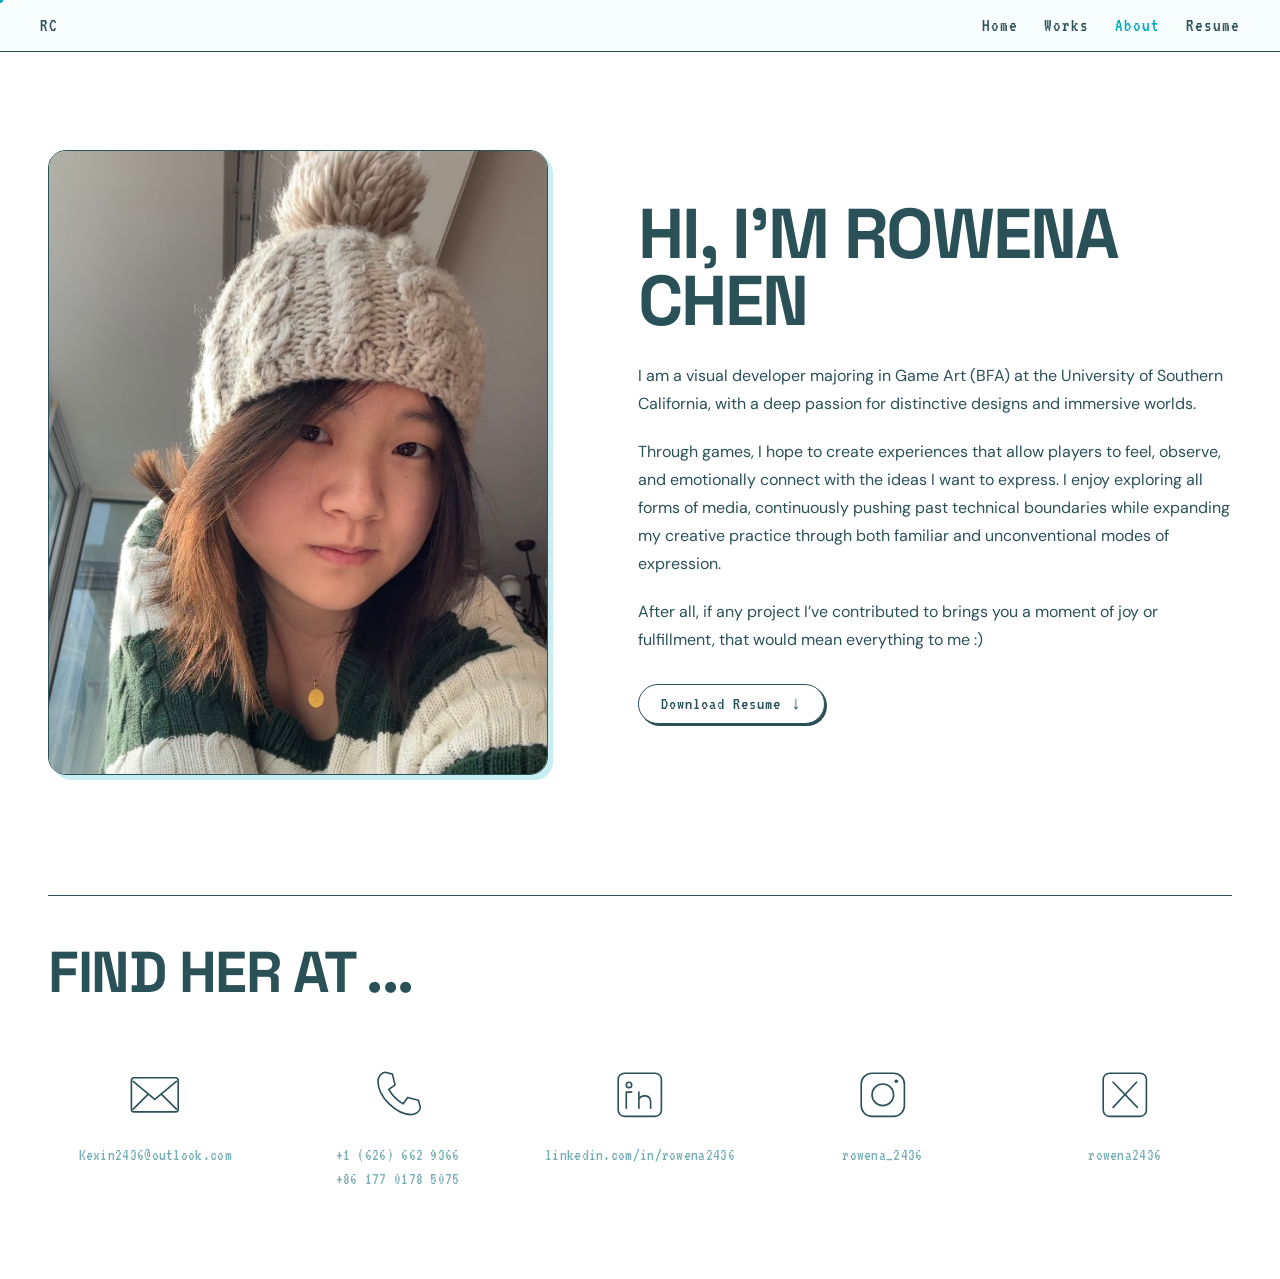
==== commit 0bf98106: "Update about.html" ====
--- a/about.html
+++ b/about.html
@@ -3,11 +3,13 @@
 <head>
 <meta charset="UTF-8"><meta name="viewport" content="width=device-width,initial-scale=1">
 <title>About — Rowena Chen</title><link rel="icon" href="tab.png"><link href="https://fonts.googleapis.com/css2?family=DM+Sans:wght@400&family=Space+Grotesk:wght@500&display=swap" rel="stylesheet"><link rel="stylesheet" href="css/base.css">
+<link href="https://fonts.googleapis.com/css2?family=VT323&display=swap" rel="stylesheet">
 <style>
-:root{--accent:#4d8794;--text:#172f35;--muted:#60848c;--line:#c9dadd;--bg:#fff;--dot:transparent;--nav-bg:rgba(255,255,255,.92);--footer-bg:#172f35;--cursor-hover-bg:rgba(77,135,148,.15);--cursor-hover-border:var(--accent)}
-.about-main{padding:142px 7vw 96px}.intro{max-width:1500px;margin:auto;display:grid;grid-template-columns:minmax(320px,.92fr) minmax(420px,1.08fr);gap:clamp(48px,7vw,110px);align-items:center}.portrait{width:100%;aspect-ratio:1/1.02;object-fit:cover;display:block}.intro h1{margin:0 0 clamp(30px,4vw,58px);color:var(--accent);font:500 clamp(44px,5.1vw,78px)/1.05 'Space Grotesk',sans-serif;letter-spacing:-.035em}.bio{color:#111;font:clamp(18px,1.75vw,27px)/1.65 Georgia,'Times New Roman',serif}.bio p+p{margin-top:clamp(22px,2.5vw,40px)}.resume-button{display:inline-flex;align-items:center;gap:10px;margin-top:38px;padding:13px 24px;border:1.5px solid var(--accent);border-radius:999px;color:var(--accent);background:#fff;text-decoration:none;font:500 15px/1 'Space Grotesk',sans-serif;letter-spacing:.02em;transition:color .2s,background .2s,transform .2s}.resume-button:hover{color:#fff;background:var(--accent);transform:translateY(-2px)}
-.find{max-width:1500px;margin:clamp(100px,12vw,180px) auto 0}.find h2{color:var(--accent);font:500 clamp(42px,5vw,76px)/1 'Space Grotesk',sans-serif;letter-spacing:-.035em;margin-bottom:clamp(64px,8vw,110px)}.contact-grid{display:grid;grid-template-columns:repeat(5,1fr);gap:clamp(22px,3.6vw,60px)}.contact-card{min-width:0;text-align:center}.contact-card a{color:#111;text-decoration:none;display:flex;height:100%;flex-direction:column;align-items:center;gap:30px}.contact-card svg{width:clamp(58px,5.5vw,88px);height:clamp(58px,5.5vw,88px);fill:none;stroke:currentColor;stroke-width:1.8;stroke-linecap:round;stroke-linejoin:round;transition:.2s}.contact-card a:hover svg{color:var(--accent);transform:translateY(-5px)}.contact-label{font:clamp(15px,1.15vw,19px)/1.55 Georgia,'Times New Roman',serif;overflow-wrap:anywhere}
-@media(max-width:980px){.about-main{padding:116px 6vw 72px}.intro{grid-template-columns:1fr;gap:48px}.portrait{max-height:72vh;aspect-ratio:4/3}.contact-grid{grid-template-columns:repeat(3,1fr);row-gap:60px}}@media(max-width:600px){.about-main{padding:100px 22px 60px}.portrait{aspect-ratio:1/1.08}.intro h1{margin-bottom:24px}.contact-grid{grid-template-columns:1fr 1fr;gap:52px 20px}.contact-card a{gap:18px}.find{margin-top:90px}.find h2{margin-bottom:54px}}
+/* Align the About page with the typography and layout system used site-wide. */
+:root{--accent:#00a8b8;--text:#2a5158;--muted:#78aeb5;--line:#2a5158;--bg:#fff;--dot:transparent;--nav-bg:rgba(248,253,254,.92);--footer-bg:#12282c;--cursor-hover-bg:rgba(0,168,184,.12);--cursor-hover-border:var(--accent)}
+.about-main{padding:150px 48px 88px}.intro{max-width:1228px;margin:auto;display:grid;grid-template-columns:minmax(280px,500px) minmax(0,680px);gap:clamp(48px,7vw,96px);align-items:center;justify-content:center}.portrait{width:100%;aspect-ratio:4/5;object-fit:cover;display:block;border:1.5px solid var(--line);border-radius:18px;box-shadow:5px 5px 0 #c9eef2}.intro h1{margin:0 0 28px;color:var(--text);font-family:'Space Grotesk',sans-serif;font-weight:700;font-size:clamp(44px,5.5vw,72px);line-height:.95;letter-spacing:-2px;text-transform:uppercase}.bio{max-width:660px;color:var(--text);font-family:'DM Sans',sans-serif;font-size:clamp(16px,1.25vw,19px);line-height:1.75}.bio p+p{margin-top:20px}.resume-button{display:inline-flex;align-items:center;gap:10px;margin-top:30px;padding:10px 22px;border:1.5px solid var(--line);border-radius:999px;color:var(--text);background:#fff;box-shadow:2px 2px 0 var(--line);text-decoration:none;font-family:'VT323',monospace;font-size:18px;line-height:1;letter-spacing:1px;transition:color .2s,background .2s,transform .2s,box-shadow .2s}.resume-button:hover{color:#fff;background:var(--accent);transform:translate(-2px,-2px);box-shadow:4px 4px 0 var(--line)}
+.find{max-width:1228px;margin:120px auto 0;padding-top:48px;border-top:1.5px solid var(--line)}.find h2{color:var(--text);font-family:'Space Grotesk',sans-serif;font-weight:700;font-size:clamp(36px,4.5vw,58px);line-height:1;letter-spacing:-1.5px;text-transform:uppercase;margin-bottom:64px}.contact-grid{display:grid;grid-template-columns:repeat(5,1fr);gap:28px}.contact-card{min-width:0;text-align:center}.contact-card a{color:var(--text);text-decoration:none;display:flex;height:100%;flex-direction:column;align-items:center;gap:20px}.contact-card svg{width:clamp(52px,4.5vw,68px);height:clamp(52px,4.5vw,68px);fill:none;stroke:currentColor;stroke-width:1.8;stroke-linecap:round;stroke-linejoin:round;transition:.2s}.contact-card a:hover svg{color:var(--accent);transform:translateY(-4px)}.contact-label{color:var(--muted);font-family:'VT323',monospace;font-size:17px;line-height:1.4;letter-spacing:.3px;overflow-wrap:anywhere}.contact-card a:hover .contact-label{color:var(--accent)}
+@media(max-width:980px){.about-main{padding:120px 48px 72px}.intro{grid-template-columns:minmax(240px,.8fr) 1.2fr;gap:40px}.contact-grid{grid-template-columns:repeat(3,1fr);row-gap:52px}}@media(max-width:700px){.about-main{padding:100px 24px 60px}.intro{grid-template-columns:1fr;gap:40px}.portrait{max-height:68vh;aspect-ratio:4/3}.intro h1{margin-bottom:22px}.find{margin-top:80px;padding-top:38px}.find h2{margin-bottom:44px}.contact-grid{grid-template-columns:1fr 1fr;gap:44px 20px}.contact-card a{gap:16px}}
 </style></head>
 <body><div class="cursor" id="cursor"><div class="cursor-dot"></div></div>
 <nav><a href="index.html" class="nav-back" aria-label="Rowena Chen home">RC</a><div class="nav-links"><a href="index.html" class="nav-link">Home</a><a href="works.html" class="nav-link">Works</a><a href="about.html" class="nav-link active">About</a><a href="resume.pdf" class="nav-link">Resume</a></div></nav>
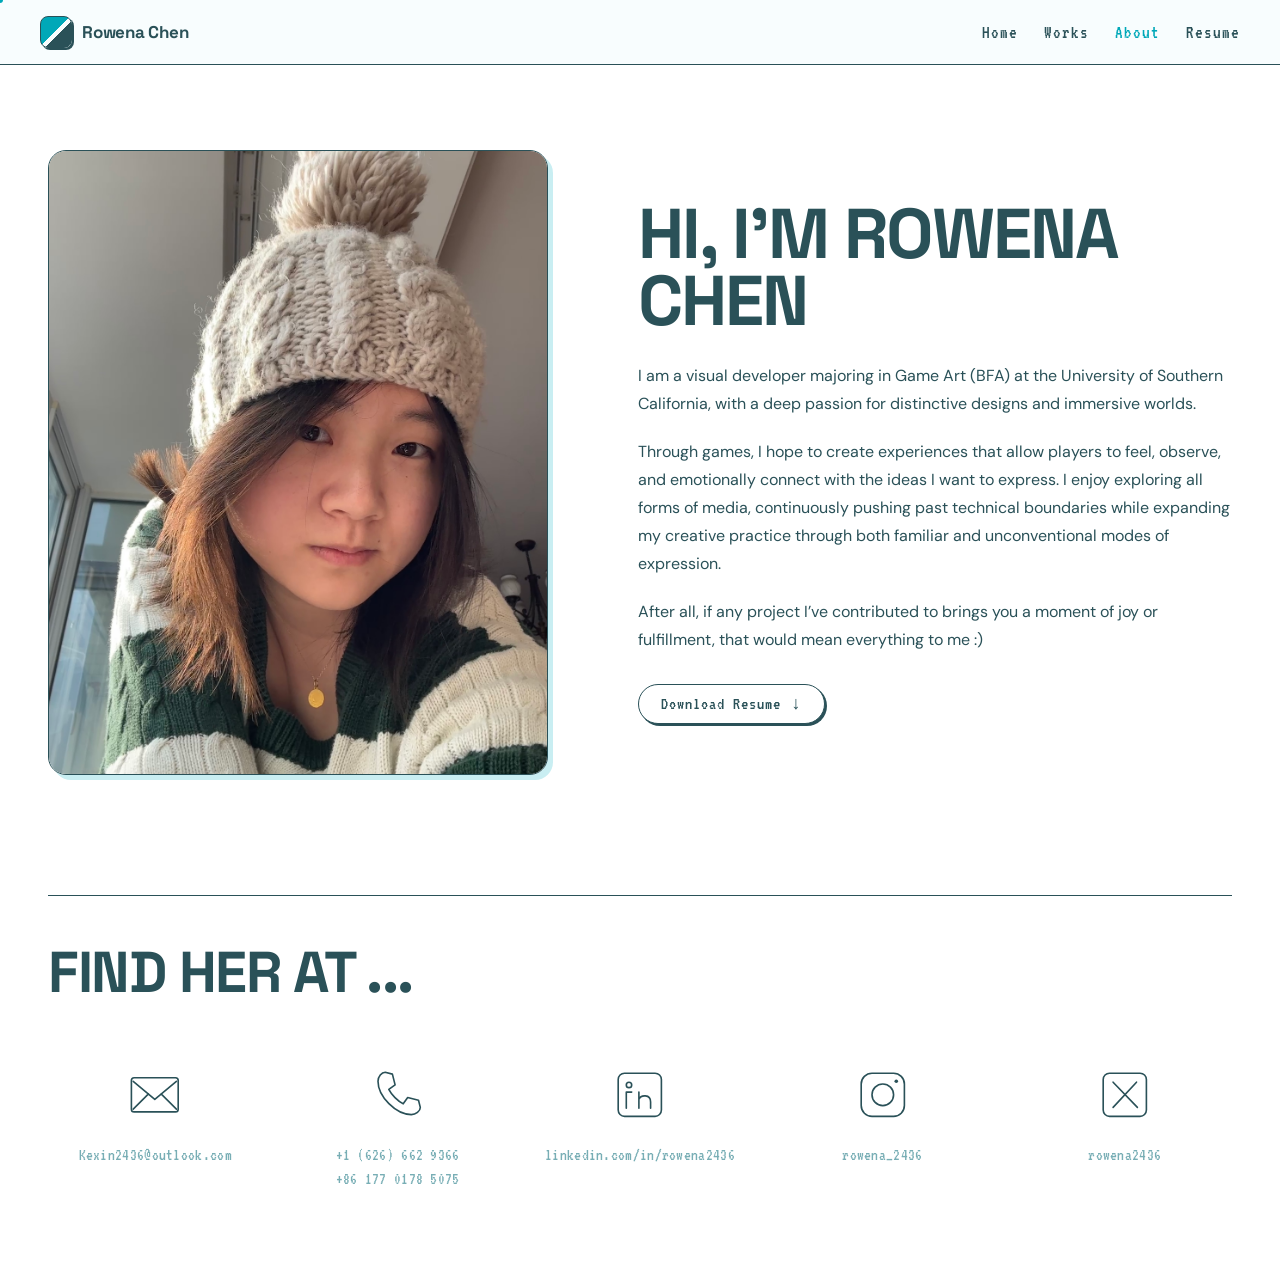
==== commit b251a531: "directory added" ====
--- a/about.html
+++ b/about.html
@@ -9,16 +9,17 @@
 :root{--accent:#00a8b8;--text:#2a5158;--muted:#78aeb5;--line:#2a5158;--bg:#fff;--dot:transparent;--nav-bg:rgba(248,253,254,.92);--footer-bg:#12282c;--cursor-hover-bg:rgba(0,168,184,.12);--cursor-hover-border:var(--accent)}
 .about-main{padding:150px 48px 88px}.intro{max-width:1228px;margin:auto;display:grid;grid-template-columns:minmax(280px,500px) minmax(0,680px);gap:clamp(48px,7vw,96px);align-items:center;justify-content:center}.portrait{width:100%;aspect-ratio:4/5;object-fit:cover;display:block;border:1.5px solid var(--line);border-radius:18px;box-shadow:5px 5px 0 #c9eef2}.intro h1{margin:0 0 28px;color:var(--text);font-family:'Space Grotesk',sans-serif;font-weight:700;font-size:clamp(44px,5.5vw,72px);line-height:.95;letter-spacing:-2px;text-transform:uppercase}.bio{max-width:660px;color:var(--text);font-family:'DM Sans',sans-serif;font-size:clamp(16px,1.25vw,19px);line-height:1.75}.bio p+p{margin-top:20px}.resume-button{display:inline-flex;align-items:center;gap:10px;margin-top:30px;padding:10px 22px;border:1.5px solid var(--line);border-radius:999px;color:var(--text);background:#fff;box-shadow:2px 2px 0 var(--line);text-decoration:none;font-family:'VT323',monospace;font-size:18px;line-height:1;letter-spacing:1px;transition:color .2s,background .2s,transform .2s,box-shadow .2s}.resume-button:hover{color:#fff;background:var(--accent);transform:translate(-2px,-2px);box-shadow:4px 4px 0 var(--line)}
 .find{max-width:1228px;margin:120px auto 0;padding-top:48px;border-top:1.5px solid var(--line)}.find h2{color:var(--text);font-family:'Space Grotesk',sans-serif;font-weight:700;font-size:clamp(36px,4.5vw,58px);line-height:1;letter-spacing:-1.5px;text-transform:uppercase;margin-bottom:64px}.contact-grid{display:grid;grid-template-columns:repeat(5,1fr);gap:28px}.contact-card{min-width:0;text-align:center}.contact-card a{color:var(--text);text-decoration:none;display:flex;height:100%;flex-direction:column;align-items:center;gap:20px}.contact-card svg{width:clamp(52px,4.5vw,68px);height:clamp(52px,4.5vw,68px);fill:none;stroke:currentColor;stroke-width:1.8;stroke-linecap:round;stroke-linejoin:round;transition:.2s}.contact-card a:hover svg{color:var(--accent);transform:translateY(-4px)}.contact-label{color:var(--muted);font-family:'VT323',monospace;font-size:17px;line-height:1.4;letter-spacing:.3px;overflow-wrap:anywhere}.contact-card a:hover .contact-label{color:var(--accent)}
+nav .nav-links{margin-left:auto}
 @media(max-width:980px){.about-main{padding:120px 48px 72px}.intro{grid-template-columns:minmax(240px,.8fr) 1.2fr;gap:40px}.contact-grid{grid-template-columns:repeat(3,1fr);row-gap:52px}}@media(max-width:700px){.about-main{padding:100px 24px 60px}.intro{grid-template-columns:1fr;gap:40px}.portrait{max-height:68vh;aspect-ratio:4/3}.intro h1{margin-bottom:22px}.find{margin-top:80px;padding-top:38px}.find h2{margin-bottom:44px}.contact-grid{grid-template-columns:1fr 1fr;gap:44px 20px}.contact-card a{gap:16px}}
 </style></head>
 <body><div class="cursor" id="cursor"><div class="cursor-dot"></div></div>
-<nav><a href="index.html" class="nav-back" aria-label="Rowena Chen home">RC</a><div class="nav-links"><a href="index.html" class="nav-link">Home</a><a href="works.html" class="nav-link">Works</a><a href="about.html" class="nav-link active">About</a><a href="resume.pdf" class="nav-link">Resume</a></div></nav>
+<nav><a href="index.html" class="site-brand" aria-label="Rowena Chen home"><span class="brand-icon" aria-hidden="true"></span><span>Rowena Chen</span></a><div class="nav-links"><a href="index.html" class="nav-link">Home</a><a href="works.html" class="nav-link">Works</a><a href="about.html" class="nav-link active">About</a><a href="resume.pdf" class="nav-link">Resume</a></div></nav>
 <main class="about-main">
 <section class="intro" aria-labelledby="about-title"><img class="portrait" src="img/me.jpg" alt="Portrait of Rowena Chen"><div><h1 id="about-title">Hi, I'm Rowena Chen</h1><div class="bio"><p>I am a visual developer majoring in Game Art (BFA) at the University of Southern California, with a deep passion for distinctive designs and immersive worlds.</p><p>Through games, I hope to create experiences that allow players to feel, observe, and emotionally connect with the ideas I want to express. I enjoy exploring all forms of media, continuously pushing past technical boundaries while expanding my creative practice through both familiar and unconventional modes of expression.</p><p>After all, if any project I’ve contributed to brings you a moment of joy or fulfillment, that would mean everything to me :)</p></div><a class="resume-button" href="resume.pdf" download>Download Resume <span aria-hidden="true">↓</span></a></div></section>
 <section class="find" aria-labelledby="find-title"><h2 id="find-title">Find her at ...</h2><div class="contact-grid">
 <div class="contact-card"><a href="mailto:Kexin2436@outlook.com" aria-label="Email Rowena"><svg viewBox="0 0 64 64" aria-hidden="true"><rect x="6" y="13" width="52" height="38" rx="3"/><path d="m8 17 24 20 24-20M8 48l17-17m31 17L39 31"/></svg><span class="contact-label">Kexin2436@outlook.com</span></a></div>
 <div class="contact-card"><a href="tel:+16266629366" aria-label="Call Rowena"><svg viewBox="0 0 64 64" aria-hidden="true"><path d="M18 7c-4 0-8 5-8 10 0 17 20 37 37 37 5 0 10-4 10-8l-2-8-12-3-5 7c-6-3-13-10-16-16l7-5-3-12-8-2Z"/></svg><span class="contact-label">+1 (626) 662 9366<br>+86 177 0178 5075</span></a></div>
-<div class="contact-card"><a href="https://www.linkedin.com/in/rowena2436" target="_blank" rel="noopener noreferrer" aria-label="Rowena on LinkedIn"><svg viewBox="0 0 64 64" aria-hidden="true"><rect x="8" y="8" width="48" height="48" rx="7"/><circle cx="20" cy="21" r="3"/><path d="M17 29v18m14 0V29m0 8c2-5 13-6 13 3v7M17 29h6"/></svg><span class="contact-label">linkedin.com/in/rowena2436</span></a></div>
+<div class="contact-card"><a href="https://www.linkedin.com/in/rowena2436/" target="_blank" rel="noopener noreferrer" aria-label="Rowena on LinkedIn"><svg viewBox="0 0 64 64" aria-hidden="true"><rect x="8" y="8" width="48" height="48" rx="7"/><circle cx="20" cy="21" r="3"/><path d="M17 29v18m14 0V29m0 8c2-5 13-6 13 3v7M17 29h6"/></svg><span class="contact-label">linkedin.com/in/rowena2436</span></a></div>
 <div class="contact-card"><a href="https://www.instagram.com/rowena_2436/" target="_blank" rel="noopener noreferrer" aria-label="rowena_2436 on Instagram"><svg viewBox="0 0 64 64" aria-hidden="true"><rect x="8" y="8" width="48" height="48" rx="12"/><circle cx="32" cy="32" r="12"/><circle cx="47" cy="17" r="2" fill="currentColor" stroke="none"/></svg><span class="contact-label">rowena_2436</span></a></div>
 <div class="contact-card"><a href="https://x.com/rowena2436" target="_blank" rel="noopener noreferrer" aria-label="rowena2436 on X"><svg viewBox="0 0 64 64" aria-hidden="true"><rect x="8" y="8" width="48" height="48" rx="7"/><path d="M19 18l27 28M45 18 19 46"/></svg><span class="contact-label">rowena2436</span></a></div>
 </div></section></main><button class="back-top" id="backTop" onclick="window.scrollTo({top:0,behavior:'smooth'})" aria-label="Back to top">↑</button><script src="js/common.js"></script></body></html>
--- a/css/base.css
+++ b/css/base.css
@@ -76,6 +76,21 @@
 }
 .nav-logo { display: flex; align-items: center; cursor: none; }
 .nav-logo img { height: 40px; width: auto; }
+.site-brand {
+  display: inline-flex; align-items: center; gap: 10px;
+  color: var(--text); text-decoration: none; cursor: none;
+  font-family: 'Space Grotesk', sans-serif; font-size: 17px; font-weight: 700;
+  letter-spacing: -0.25px;
+}
+.brand-icon {
+  width: 32px; height: 32px; flex: 0 0 32px;
+  display: inline-block; border: 1.5px solid var(--line); border-radius: 8px;
+  background: linear-gradient(135deg, var(--accent) 0 48%, transparent 48% 58%, var(--text) 58% 100%);
+  box-shadow: 2px 2px 0 var(--line);
+  transition: transform 0.2s, box-shadow 0.2s;
+}
+.site-brand:hover .brand-icon { transform: translate(-1px,-1px); box-shadow: 3px 3px 0 var(--line); }
+.site-brand:hover { color: var(--accent-hover, var(--accent)); }
 .nav-back { font-family: 'VT323', monospace; font-size: 19px; color: var(--text); text-decoration: none; cursor: none; letter-spacing: 1px; transition: color 0.2s; }
 .nav-back:hover { color: var(--accent-hover, var(--accent)); }
 .nav-links { display: flex; gap: 26px; }
@@ -147,5 +162,7 @@
   nav { padding: 14px 20px; }
   .nav-links { gap: 14px; }
   .nav-link { font-size: 16px; }
+  .site-brand { gap: 8px; font-size: 15px; }
+  .brand-icon { width: 28px; height: 28px; flex-basis: 28px; }
   .trailer-close { cursor: pointer; }
 }
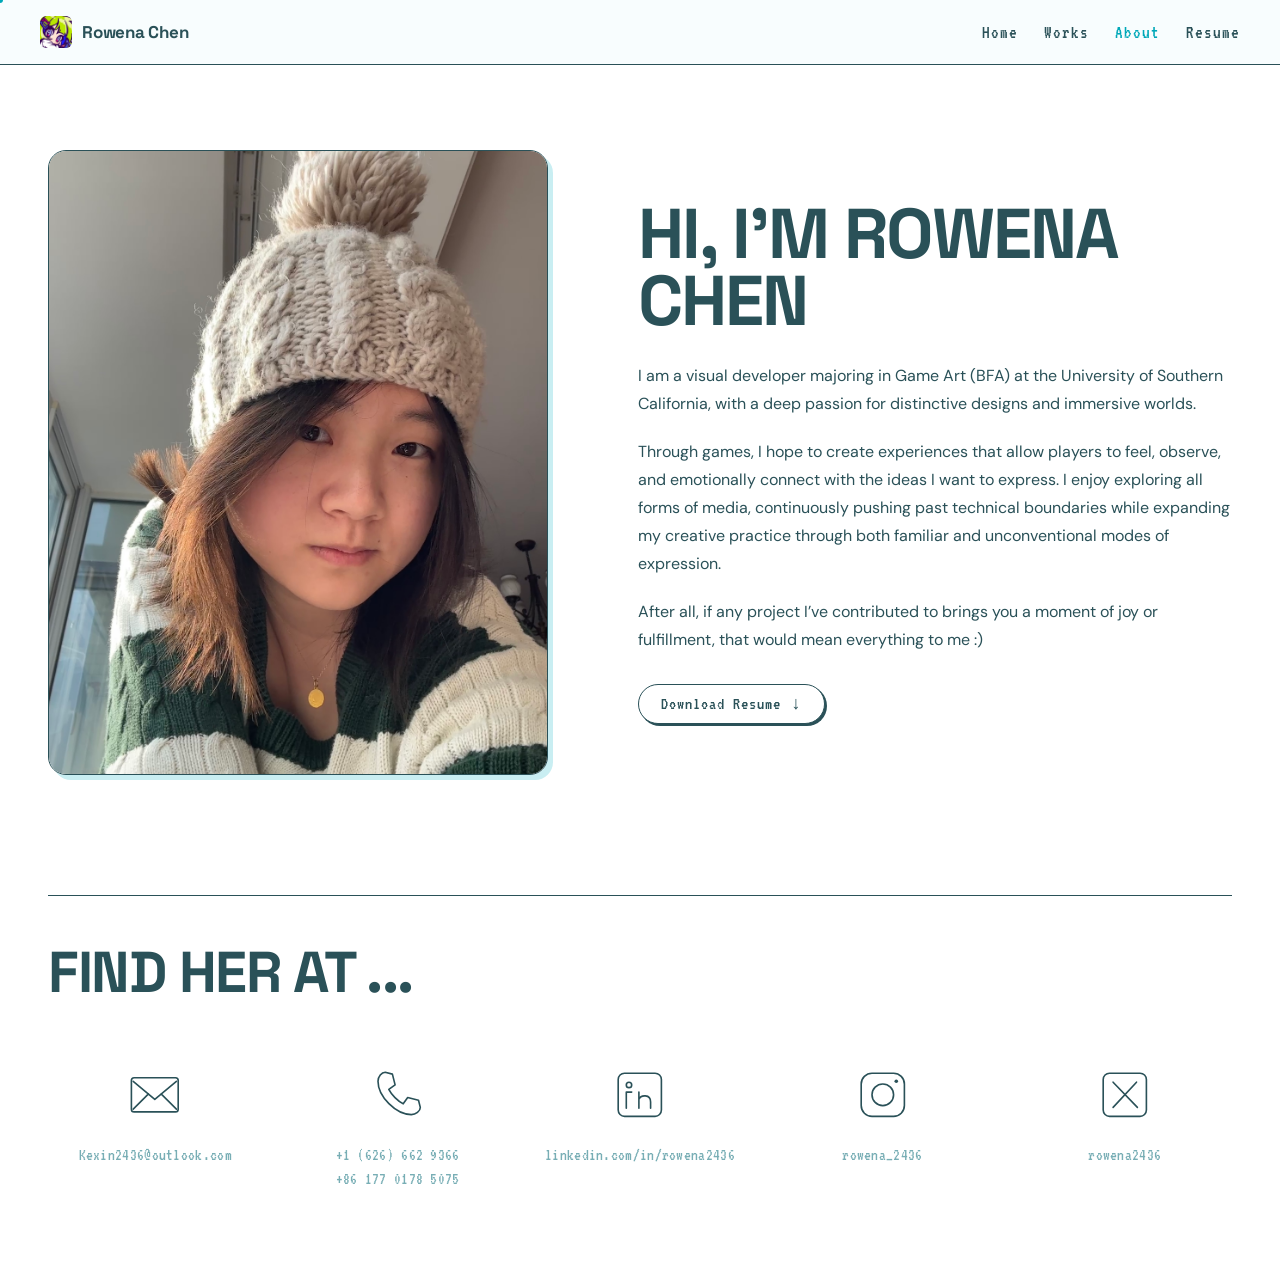
==== commit 99f5b1bb: "change resume" ====
--- a/about.html
+++ b/about.html
@@ -2,8 +2,8 @@
 <html lang="en">
 <head>
 <meta charset="UTF-8"><meta name="viewport" content="width=device-width,initial-scale=1">
-<title>About — Rowena Chen</title><link rel="icon" href="tab.png"><link href="https://fonts.googleapis.com/css2?family=DM+Sans:wght@400&family=Space+Grotesk:wght@500&display=swap" rel="stylesheet"><link rel="stylesheet" href="css/base.css">
-<link href="https://fonts.googleapis.com/css2?family=VT323&display=swap" rel="stylesheet">
+<title>About — Rowena Chen</title><meta name="description" content="About Rowena Chen, a visual developer and game artist focused on distinctive designs and immersive worlds."><link rel="canonical" href="https://rowenachen.com/about.html"><meta property="og:title" content="About — Rowena Chen"><meta property="og:description" content="Visual developer and game artist creating distinctive designs and immersive worlds."><meta property="og:image" content="https://rowenachen.com/img/me.jpg"><meta property="og:url" content="https://rowenachen.com/about.html"><meta property="og:type" content="profile"><link rel="icon" href="tab.png"><link href="https://fonts.googleapis.com/css2?family=DM+Sans:wght@400&family=Space+Grotesk:wght@500&display=swap" rel="stylesheet"><link rel="stylesheet" href="css/base.css">
+<link href="https://fonts.googleapis.com/css2?family=VT323&family=Space+Grotesk:wght@700&display=swap" rel="stylesheet">
 <style>
 /* Align the About page with the typography and layout system used site-wide. */
 :root{--accent:#00a8b8;--text:#2a5158;--muted:#78aeb5;--line:#2a5158;--bg:#fff;--dot:transparent;--nav-bg:rgba(248,253,254,.92);--footer-bg:#12282c;--cursor-hover-bg:rgba(0,168,184,.12);--cursor-hover-border:var(--accent)}
@@ -13,9 +13,9 @@
 @media(max-width:980px){.about-main{padding:120px 48px 72px}.intro{grid-template-columns:minmax(240px,.8fr) 1.2fr;gap:40px}.contact-grid{grid-template-columns:repeat(3,1fr);row-gap:52px}}@media(max-width:700px){.about-main{padding:100px 24px 60px}.intro{grid-template-columns:1fr;gap:40px}.portrait{max-height:68vh;aspect-ratio:4/3}.intro h1{margin-bottom:22px}.find{margin-top:80px;padding-top:38px}.find h2{margin-bottom:44px}.contact-grid{grid-template-columns:1fr 1fr;gap:44px 20px}.contact-card a{gap:16px}}
 </style></head>
 <body><div class="cursor" id="cursor"><div class="cursor-dot"></div></div>
-<nav><a href="index.html" class="site-brand" aria-label="Rowena Chen home"><span class="brand-icon" aria-hidden="true"></span><span>Rowena Chen</span></a><div class="nav-links"><a href="index.html" class="nav-link">Home</a><a href="works.html" class="nav-link">Works</a><a href="about.html" class="nav-link active">About</a><a href="resume.pdf" class="nav-link">Resume</a></div></nav>
+<nav><a href="index.html" class="site-brand" aria-label="Rowena Chen home"><span class="brand-icon" aria-hidden="true"></span><span>Rowena Chen</span></a><div class="nav-links"><a href="index.html" class="nav-link">Home</a><a href="works.html" class="nav-link">Works</a><a href="about.html" class="nav-link active">About</a><a href="Rowena_Chen_Resume.pdf" class="nav-link" target="_blank" rel="noopener">Resume</a></div></nav>
 <main class="about-main">
-<section class="intro" aria-labelledby="about-title"><img class="portrait" src="img/me.jpg" alt="Portrait of Rowena Chen"><div><h1 id="about-title">Hi, I'm Rowena Chen</h1><div class="bio"><p>I am a visual developer majoring in Game Art (BFA) at the University of Southern California, with a deep passion for distinctive designs and immersive worlds.</p><p>Through games, I hope to create experiences that allow players to feel, observe, and emotionally connect with the ideas I want to express. I enjoy exploring all forms of media, continuously pushing past technical boundaries while expanding my creative practice through both familiar and unconventional modes of expression.</p><p>After all, if any project I’ve contributed to brings you a moment of joy or fulfillment, that would mean everything to me :)</p></div><a class="resume-button" href="resume.pdf" download>Download Resume <span aria-hidden="true">↓</span></a></div></section>
+<section class="intro" aria-labelledby="about-title"><img class="portrait" src="img/me.jpg" alt="Portrait of Rowena Chen"><div><h1 id="about-title">Hi, I'm Rowena Chen</h1><div class="bio"><p>I am a visual developer majoring in Game Art (BFA) at the University of Southern California, with a deep passion for distinctive designs and immersive worlds.</p><p>Through games, I hope to create experiences that allow players to feel, observe, and emotionally connect with the ideas I want to express. I enjoy exploring all forms of media, continuously pushing past technical boundaries while expanding my creative practice through both familiar and unconventional modes of expression.</p><p>After all, if any project I’ve contributed to brings you a moment of joy or fulfillment, that would mean everything to me :)</p></div><a class="resume-button" href="Rowena_Chen_Resume.pdf" download>Download Resume <span aria-hidden="true">↓</span></a></div></section>
 <section class="find" aria-labelledby="find-title"><h2 id="find-title">Find her at ...</h2><div class="contact-grid">
 <div class="contact-card"><a href="mailto:Kexin2436@outlook.com" aria-label="Email Rowena"><svg viewBox="0 0 64 64" aria-hidden="true"><rect x="6" y="13" width="52" height="38" rx="3"/><path d="m8 17 24 20 24-20M8 48l17-17m31 17L39 31"/></svg><span class="contact-label">Kexin2436@outlook.com</span></a></div>
 <div class="contact-card"><a href="tel:+16266629366" aria-label="Call Rowena"><svg viewBox="0 0 64 64" aria-hidden="true"><path d="M18 7c-4 0-8 5-8 10 0 17 20 37 37 37 5 0 10-4 10-8l-2-8-12-3-5 7c-6-3-13-10-16-16l7-5-3-12-8-2Z"/></svg><span class="contact-label">+1 (626) 662 9366<br>+86 177 0178 5075</span></a></div>
--- a/css/base.css
+++ b/css/base.css
@@ -80,16 +80,19 @@
   display: inline-flex; align-items: center; gap: 10px;
   color: var(--text); text-decoration: none; cursor: none;
   font-family: 'Space Grotesk', sans-serif; font-size: 17px; font-weight: 700;
-  letter-spacing: -0.25px;
+  font-synthesis: none; line-height: 1; letter-spacing: -0.25px; white-space: nowrap;
+}
+a:focus-visible, button:focus-visible {
+  outline: 3px solid var(--accent);
+  outline-offset: 4px;
 }
 .brand-icon {
   width: 32px; height: 32px; flex: 0 0 32px;
-  display: inline-block; border: 1.5px solid var(--line); border-radius: 8px;
-  background: linear-gradient(135deg, var(--accent) 0 48%, transparent 48% 58%, var(--text) 58% 100%);
-  box-shadow: 2px 2px 0 var(--line);
-  transition: transform 0.2s, box-shadow 0.2s;
+  display: inline-block; border-radius: 6px;
+  background: url('../tab.png') center / cover no-repeat;
+  transition: transform 0.2s, opacity 0.2s;
 }
-.site-brand:hover .brand-icon { transform: translate(-1px,-1px); box-shadow: 3px 3px 0 var(--line); }
+.site-brand:hover .brand-icon { transform: translateY(-1px); opacity: 0.82; }
 .site-brand:hover { color: var(--accent-hover, var(--accent)); }
 .nav-back { font-family: 'VT323', monospace; font-size: 19px; color: var(--text); text-decoration: none; cursor: none; letter-spacing: 1px; transition: color 0.2s; }
 .nav-back:hover { color: var(--accent-hover, var(--accent)); }
@@ -166,3 +169,11 @@
   .brand-icon { width: 28px; height: 28px; flex-basis: 28px; }
   .trailer-close { cursor: pointer; }
 }
+@media (prefers-reduced-motion: reduce) {
+  html { scroll-behavior: auto; }
+  *, *::before, *::after {
+    animation-duration: 0.01ms !important;
+    animation-iteration-count: 1 !important;
+    transition-duration: 0.01ms !important;
+  }
+}
